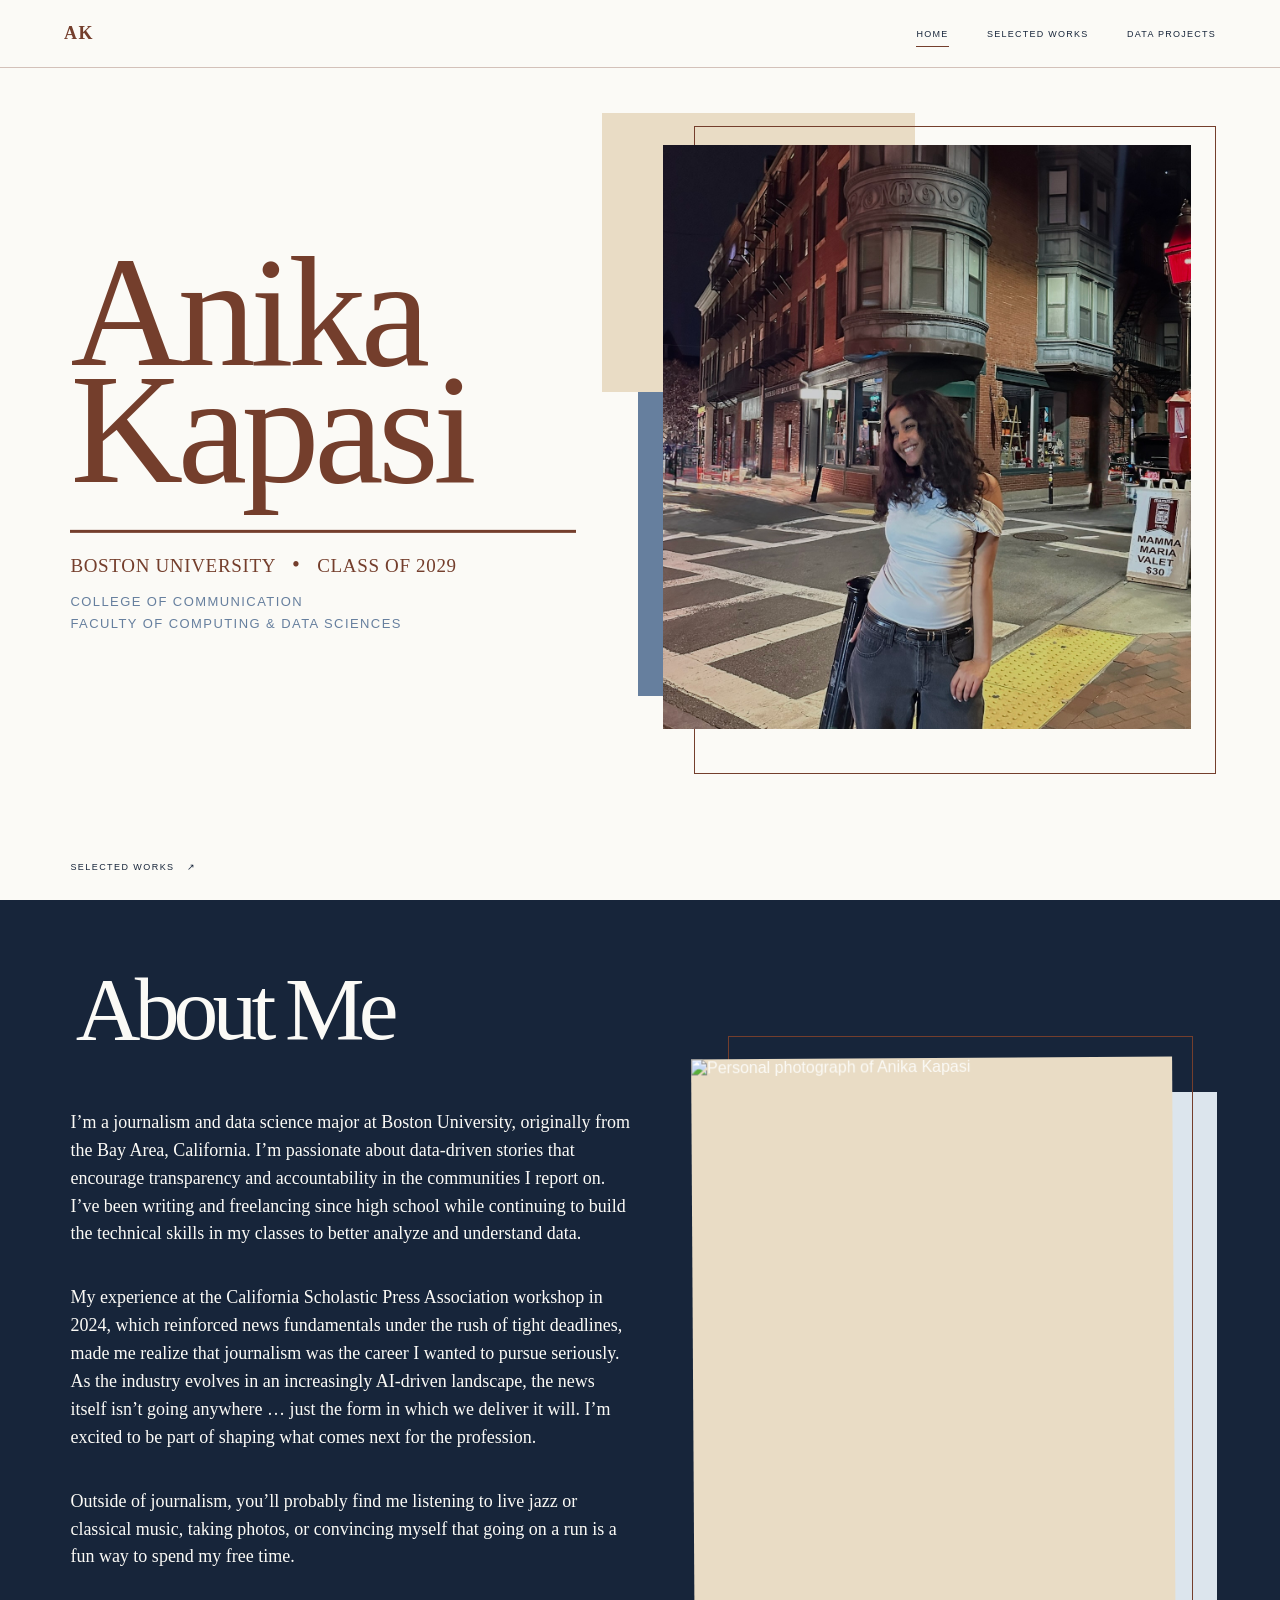
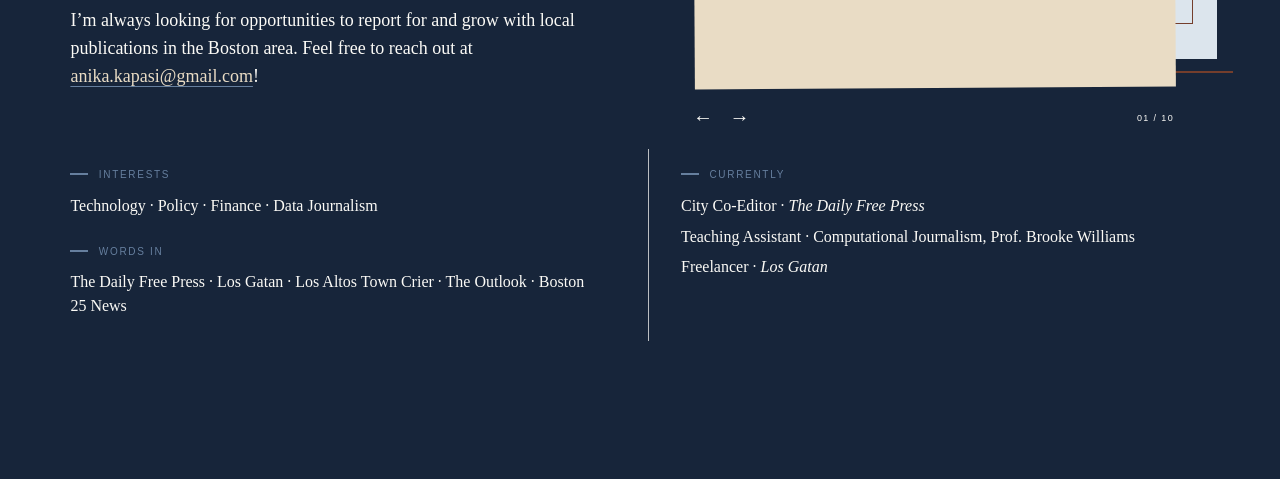
==== index.html @ 20e40aa1 "Correct current position title" ====
<!doctype html>
<html lang="en">
<head>
  <meta charset="UTF-8" />
  <meta name="viewport" content="width=device-width, initial-scale=1.0" />
  <meta name="description" content="Anika Kapasi — journalist and data storyteller studying at Boston University." />
  <title>Anika Kapasi</title>
  <link rel="stylesheet" href="styles.css?v=20260813-carousel-cleanup" />
  <script src="home.js" defer></script>
</head>
<body>
  <header class="site-header">
    <a class="brand" href="index.html" aria-label="Anika Kapasi home">AK</a>
    <nav aria-label="Primary navigation">
      <a class="is-current" href="#home">Home</a>
      <a href="selected-works.html">Selected Works</a>
      <a href="data-projects.html">Data Projects</a>
    </nav>
  </header>

  <main>
    <section class="hero" id="home" aria-label="Introduction to Anika Kapasi">
      <div class="hero-copy">
        <h1><span>Anika</span><span>Kapasi</span></h1>
        <div class="hero-rule" aria-hidden="true"><span></span></div>
        <div class="education">
          <p class="school">Boston University <i>•</i> Class of 2029</p>
          <p class="colleges">College of Communication<br />Faculty of Computing &amp; Data Sciences</p>
        </div>
      </div>

      <div class="hero-art" aria-hidden="true">
        <span class="shape blue"></span>
        <span class="shape cream"></span>
        <span class="shape frame"></span>
        <figure class="portrait"><img src="public/anika-portrait.jpg" alt="" /></figure>
      </div>

      <a class="works-link" href="selected-works.html">Selected Works <span>↗</span></a>
    </section>

    <section class="about-section" id="about" aria-label="About Anika Kapasi">
      <div class="about-decor" aria-hidden="true">
        <span class="about-blue-block"></span>
        <span class="about-outline"></span>
        <span class="about-line"></span>
      </div>

      <div class="about-heading-row">
        <header class="about-header reveal-item">
          <h2><span>About</span><span>Me</span></h2>
          <span aria-hidden="true"></span>
        </header>

      </div>

      <div class="about-layout">
        <aside class="about-panels reveal-item" aria-label="About highlights">
          <section class="about-panel about-panel-currently">
            <h3>Currently</h3>
            <p>City Co-Editor · <em>The Daily Free Press</em></p>
            <p>Teaching Assistant · Computational Journalism, Prof. Brooke Williams</p>
            <p>Freelancer · <em>Los Gatan</em></p>
          </section>

          <section class="about-panel about-panel-publications">
            <h3>Interests</h3>
            <p>Technology · Policy · Finance · Data Journalism</p>
            <h3>Words In</h3>
            <p>The Daily Free Press · Los Gatan · Los Altos Town Crier · The Outlook · Boston 25 News</p>
          </section>
        </aside>

        <div class="biography reveal-item">
          <p>I’m a journalism and data science major at Boston University, originally from the Bay Area, California. I’m passionate about data-driven stories that encourage transparency and accountability in the communities I report on. I’ve been writing and freelancing since high school while continuing to build the technical skills in my classes to better analyze and understand data.</p>

          <p>My experience at the California Scholastic Press Association workshop in 2024, which reinforced news fundamentals under the rush of tight deadlines, made me realize that journalism was the career I wanted to pursue seriously. As the industry evolves in an increasingly AI-driven landscape, the news itself isn’t going anywhere … just the form in which we deliver it will. I’m excited to be part of shaping what comes next for the profession.</p>

          <p class="personality">Outside of journalism, you’ll probably find me listening to live jazz or classical music, taking photos, or convincing myself that going on a run is a fun way to spend my free time.</p>

          <p class="contact-note">I’m always looking for opportunities to report for and grow with local publications in the Boston area. Feel free to reach out at <a href="mailto:anika.kapasi@gmail.com">anika.kapasi@gmail.com</a>!</p>
        </div>

        <aside class="about-carousel reveal-item" aria-label="Personal photo carousel">
          <div class="carousel-art" aria-hidden="true">
            <span class="carousel-blue"></span>
            <span class="carousel-frame"></span>
            <span class="carousel-line"></span>
          </div>
          <figure class="carousel-photo" tabindex="0">
            <img src="public/photo-placeholder-01.svg" alt="Placeholder for the first About section photograph" />
            <figcaption>Caption placeholder 01 — replace with a short description of this photo.</figcaption>
          </figure>
          <p class="carousel-touch-caption">Caption placeholder 01 — replace with a short description of this photo.</p>
          <div class="carousel-controls">
            <div>
              <button type="button" class="carousel-prev" aria-label="Previous photo">←</button>
              <button type="button" class="carousel-next" aria-label="Next photo">→</button>
            </div>
            <span class="carousel-count" aria-live="polite">01 / 03</span>
          </div>
        </aside>

      </div>

    </section>
  </main>
</body>
</html>
---- styles.css ----
:root{--white:#fbfaf6;--brown:#743e2c;--ink:#17253a;--blue:#667f9e;--pale:#dce5ed;--cream:#e9dcc5;--serif:"Times New Roman",Times,serif;--sans:Arial,Helvetica,sans-serif;--ease:cubic-bezier(.22,1,.36,1)}
*{box-sizing:border-box}
html{scroll-behavior:smooth}
body{margin:0;background:var(--white);color:var(--ink);font-family:var(--sans)}
a{color:inherit}
.site-header{position:fixed;z-index:20;top:0;left:0;width:100%;height:68px;padding:0 5vw;display:flex;align-items:center;justify-content:space-between;border-bottom:1px solid rgba(116,62,44,.3);background:rgba(251,250,246,.92);backdrop-filter:blur(12px)}
.brand{color:var(--brown);font:700 18px var(--serif);letter-spacing:.08em;text-decoration:none}
.site-header nav{display:flex;gap:2.4rem}
.site-header nav a{position:relative;text-decoration:none;text-transform:uppercase;letter-spacing:.14em;font-size:9px}
.site-header nav a::after{content:"";position:absolute;left:0;bottom:-8px;width:100%;height:1px;background:var(--brown);transform:scaleX(0);transform-origin:left;transition:transform .3s var(--ease)}
.site-header nav a:hover::after,.site-header nav a:focus-visible::after,.site-header nav a.is-current::after{transform:scaleX(1)}
a:focus-visible{outline:2px solid var(--blue);outline-offset:4px}
.hero{position:relative;min-height:100svh;padding-top:68px;overflow:hidden;background:var(--white)}
.hero-copy{position:absolute;z-index:4;left:5.5vw;top:50%;width:43vw;text-align:left;transform:translateY(-50%)}
.hero-copy h1{margin:0;color:var(--brown);font:clamp(104px,12.2vw,198px)/.62 var(--serif);font-weight:400;letter-spacing:-.035em}
.hero-copy h1 span{display:block;opacity:0;transform:translateX(-55px);animation:slide-in .72s var(--ease) .12s forwards}
.hero-copy h1 span+span{margin-top:.13em;animation-delay:.22s}
.hero-rule{display:flex;justify-content:flex-start;margin:3.2rem 0 1.35rem}
.hero-rule span{width:92%;height:3px;background:var(--brown);transform:scaleX(0);transform-origin:left;animation:draw .68s var(--ease) .42s forwards}
.education{text-align:left;opacity:0;transform:translateX(-18px);animation:slide-in .5s var(--ease) .56s forwards}
.school{margin:0;color:var(--brown);text-transform:uppercase;white-space:nowrap;font:19px/1.2 var(--serif);letter-spacing:.035em}
.school i{display:inline-block;padding:0 .5em;color:var(--brown);font-size:1.18em;font-style:normal;line-height:0}
.colleges{margin:.85rem 0 0;color:var(--blue);text-transform:uppercase;font-size:13px;line-height:1.7;letter-spacing:.11em}
.hero-art{position:absolute;right:5vw;top:14%;width:48vw;height:72vh}
.shape{position:absolute;display:block}
.blue{inset:7% 8% 12% 6%;background:var(--blue);transform:translate(-65px,20px);opacity:0;animation:sweep .62s var(--ease) .42s forwards}
.cream{width:51%;height:43%;left:0;top:-2%;background:var(--cream);transform:translate(-80px,-12px);opacity:0;animation:sweep .58s var(--ease) .3s forwards}
.frame{inset:0 0 0 15%;border:1px solid var(--brown);transform:translateX(-70px);opacity:0;animation:sweep .65s var(--ease) .5s forwards}
.portrait{position:absolute;z-index:2;inset:3% 4% 7% 10%;margin:0;overflow:hidden;opacity:0;transform:translateX(-45px);clip-path:inset(0 100% 0 0);animation:reveal .78s var(--ease) .61s forwards}
.portrait img{display:block;width:100%;height:100%;object-fit:cover;object-position:50% 72%;transform:translateX(10%) scale(1.22)}
.works-link{position:absolute;z-index:5;left:5.5vw;bottom:28px;text-decoration:none;text-transform:uppercase;letter-spacing:.16em;font-size:9px}
.works-link span{display:inline-block;margin-left:8px;animation:nudge 1.8s ease-in-out infinite}
.works-link span{animation:lift 1.8s ease-in-out infinite}
.about-section{position:relative;isolation:isolate;overflow:hidden;padding:10vh 7vw 12vh;background:var(--white);border-top:1px solid rgba(116,62,44,.35)}
.about-decor span{position:absolute;z-index:-1;display:block;pointer-events:none}
.about-blue-block{right:-4vw;top:16%;width:29vw;height:24vh;background:rgba(220,229,237,.72);transform:translateX(30px)}
.about-outline{right:5vw;top:11%;width:25vw;height:27vh;border:1px solid var(--brown);transform:translateX(30px)}
.about-line{left:4vw;top:36%;width:1px;height:42%;background:var(--brown);transform:scaleY(0);transform-origin:top}
.about-header{display:flex;align-items:center;gap:1.5rem;margin-bottom:3.5rem}
.about-header h2{margin:0;color:var(--brown);font:italic 42px/1 "Bradley Hand","Segoe Print",cursive;font-weight:400;letter-spacing:-.04em}
.about-header>span{display:block;width:120px;height:1px;background:var(--blue);transform:scaleX(0);transform-origin:left}
.about-label{margin:0;color:var(--blue);text-transform:uppercase;letter-spacing:.18em;font:10px/1.4 var(--sans)}
.interests{display:grid;grid-template-columns:150px 1fr;align-items:baseline;margin:0 0 6rem 8vw}
.interests>p:last-child{margin:0;color:var(--brown);font:25px/1.35 var(--serif)}
.about-layout{display:grid;grid-template-columns:repeat(12,minmax(0,1fr));gap:2.5vw;align-items:start}
.biography{grid-column:2/span 6;max-width:720px;color:var(--ink);font:20px/1.68 var(--serif)}
.biography>p{margin:0 0 2rem}
.biography>p:first-child{color:var(--brown);font-size:25px;line-height:1.48}
.biography .personality{position:relative;margin:4.5rem 0 0 2.5rem;padding:1.5rem 0 1.5rem 2rem;color:var(--brown);font-style:italic}
.biography .personality::before{content:"";position:absolute;left:0;top:0;width:2px;height:100%;background:var(--blue)}
.biography .personality::after{content:"";position:absolute;left:-2.5rem;top:-1.4rem;width:4.5rem;height:4.5rem;border:1px solid rgba(116,62,44,.55)}
.currently{grid-column:9/span 4;position:relative;margin-top:9rem;padding:2rem 0 0 2rem;border-top:2px solid var(--brown)}
.currently::before{content:"";position:absolute;z-index:-1;inset:1rem -5vw -2rem 34%;background:var(--pale)}
.currently h3{margin-bottom:1.8rem}
.currently p{margin:0;padding:1.25rem 0;border-bottom:1px solid rgba(116,62,44,.24);color:var(--brown);font:18px/1.45 var(--serif)}
.currently em{color:var(--ink)}
.words-in{position:relative;margin:9rem 0 0 8vw;padding:2.2rem 0 0;border-top:1px solid var(--brown)}
.words-in::after{content:"";position:absolute;right:4%;top:-8px;width:21%;height:15px;border:1px solid var(--blue)}
.words-in>.about-label{margin-bottom:1.3rem}
.words-in>p:last-child{max-width:1020px;margin:0;color:var(--brown);font:clamp(22px,2.5vw,38px)/1.45 var(--serif)}
.words-in i{padding:0 .25em;color:var(--blue);font-style:normal}
.reveal-item{opacity:0;transform:translateY(18px);transition:opacity .65s var(--ease),transform .65s var(--ease)}
.about-section.is-visible .reveal-item{opacity:1;transform:none}
.about-section.is-visible .interests{transition-delay:.08s}
.about-section.is-visible .biography{transition-delay:.16s}
.about-section.is-visible .currently{transition-delay:.26s}
.about-section.is-visible .words-in{transition-delay:.34s}
.about-section.is-visible .about-header>span{animation:draw .6s var(--ease) .18s forwards}
.about-section.is-visible .about-line{animation:draw-y .7s var(--ease) .25s forwards}
.about-section.is-visible .about-blue-block,.about-section.is-visible .about-outline{animation:about-shape .65s var(--ease) .18s forwards}
@keyframes slide-in{to{opacity:1;transform:translateX(0)}}
@keyframes draw{to{transform:scaleX(1)}}
@keyframes sweep{to{opacity:1;transform:translate(0,0)}}
@keyframes reveal{to{opacity:1;transform:translateX(0);clip-path:inset(0)}}
@keyframes nudge{50%{transform:translateY(5px)}}
@keyframes lift{50%{transform:translateY(-4px)}}
@keyframes draw-y{to{transform:scaleY(1)}}
@keyframes about-shape{to{transform:translateX(0)}}
@media(max-width:800px){
  .site-header{height:58px;padding:0 6vw}
  .site-header nav{gap:1rem}
  .site-header nav a{font-size:8px;letter-spacing:.09em}
  .hero{padding-top:58px}
  .hero-art{right:3vw;top:9%;width:80vw;height:48vh}
  .hero-copy{left:7vw;top:59%;width:86vw;transform:none}
  .hero-copy h1{font-size:22vw;line-height:.62}
  .hero-copy h1 span+span{margin-top:.14em}
  .hero-rule{margin:2.1rem 0 .9rem}
  .school{font-size:14px;white-space:normal}
  .colleges{font-size:10px}
  .works-link{display:none}
  .about-section{padding:8vh 7vw 10vh}
  .about-blue-block{right:-18vw;top:7%;width:58vw;height:18vh}
  .about-outline{right:-8vw;top:5%;width:50vw;height:20vh}
  .about-line{display:none!important}
  .about-header{margin-bottom:2.5rem}
  .about-header h2{font-size:36px}
  .about-header>span{width:80px}
  .interests{display:block;margin:0 0 4rem}
  .interests>p:last-child{margin-top:.8rem;font-size:21px}
  .about-layout{display:block}
  .biography{max-width:none;font-size:18px;line-height:1.62}
  .biography>p:first-child{font-size:22px}
  .biography .personality{margin:3.5rem 0 0;padding-left:1.5rem}
  .currently{margin:5rem 0 0;padding-left:0}
  .currently::before{inset:1rem -7vw -2rem 45%}
  .words-in{margin:6rem 0 0}
  .words-in::after{right:0;width:28%}
  .words-in>p:last-child{font-size:24px}
}

/* Refined single-line About heading */
.about-header{min-height:0;margin:0 0 4.5rem;overflow:visible}
.about-header h2{display:flex;align-items:baseline;gap:.16em;padding:.16em .08em .22em;margin:0;font-size:clamp(92px,12vw,174px);line-height:1;letter-spacing:-.055em}
.about-header h2 span{display:inline-block;width:auto;margin:0!important;transform:none!important}
@media(max-width:800px){
  .about-header{min-height:0;margin-bottom:3.5rem}
  .about-header h2{font-size:21vw;line-height:1.05;padding:.18em .06em .24em}
}

/* Final About layout refinements */
.about-heading-row{display:block;margin-bottom:2.75rem}
.about-heading-row .about-header{margin:0 0 .65rem}
.about-heading-row .about-header h2{font-size:clamp(78px,7vw,108px)}
.about-heading-row .interests{display:block;width:min(560px,100%);margin:0!important;padding:.7rem 0 .8rem 1.2rem!important;border:0!important;border-left:1px solid rgba(251,250,246,.72)!important;border-bottom:1px solid rgba(251,250,246,.72)!important}
.about-heading-row .interests::before{display:none}
.about-heading-row .interests>p:last-child{margin-top:.45rem}
.biography,.biography>p,.biography>p:first-child,.biography .personality{font-size:19px!important;line-height:1.55!important}
.about-meta-row{display:block;margin-top:3rem}
.about-meta-row .currently,.about-meta-row .words-in{width:100%;max-width:none;margin:0 0 1.4rem!important;padding:0 0 1.2rem!important;border:0!important;border-bottom:1px solid rgba(251,250,246,.62)!important}
.about-meta-row .currently{display:block}
.about-meta-row .words-in{display:flex;flex-wrap:wrap;align-items:baseline;gap:.25rem .8rem}
.about-meta-row .words-in>.about-label{flex:0 0 auto;margin:0 .7rem 0 0!important}
.about-meta-row .words-in>p:not(.about-label){display:inline;margin:0!important;font-size:16px;line-height:1.4!important}
.about-meta-row .words-in>p:not(.about-label)::before{display:none}
.about-meta-row .words-in>p:not(.about-label)+p:not(.about-label)::before{content:"●";display:inline;padding-right:.8rem;color:var(--white);font-size:.45em;vertical-align:middle}
@media(max-width:700px){
  .about-heading-row .about-header h2{font-size:68px}
  .biography,.biography>p,.biography>p:first-child,.biography .personality{font-size:18px!important;line-height:1.58!important}
  .about-meta-row .words-in{display:block}
  .about-meta-row .words-in>p:not(.about-label){display:inline}
}

/* Desktop About carousel sizing */
@media(min-width:701px){
  .about-layout{align-items:start!important}
  .about-carousel{
    align-self:start!important;
    justify-self:end;
    width:min(600px,100%)!important;
    height:530px;
    margin-top:-1rem!important;
    padding:22px 19px 0 0!important;
  }
  .about-carousel .carousel-photo{height:calc(100% - 48px)!important}
}

/* Final About hierarchy */
.about-header{margin-bottom:2.5rem}
.about-header h2{font-size:clamp(72px,8vw,120px)}
.interests{gap:1.5rem;margin-bottom:4.5rem;padding:0;border:0}
.interests::before{display:none}
@media(max-width:800px){
  .about-header{margin-bottom:2rem}
  .about-header h2{font-size:17vw}
  .interests{margin-bottom:3.5rem;padding:0}
  .interests::before{display:none}
}

/* Tighter full-width biography */
.biography{width:100%;max-width:none}
.biography>p,.biography>p:first-child{margin-bottom:1.2rem}
.biography .personality{margin-bottom:1.2rem}
@media(max-width:800px){
  .biography>p,.biography>p:first-child,.biography .personality{margin-bottom:1rem}
}

/* Unified About metadata rows */
.currently,.words-in{display:flex;flex-wrap:wrap;align-items:baseline;gap:.35rem 1.5rem;width:100%;max-width:none;margin:4.5rem 0 0;padding:0;border:0}
.currently::before,.words-in::after{display:none}
.currently h3,.words-in>.about-label{flex:0 0 auto;margin:0}
.currently p{margin:0;padding:0;border:0;color:var(--white);font:italic 19px/1.5 var(--serif)}
.currently p+p::before{content:"·";padding-right:1.5rem;color:var(--white);font-style:normal}
.currently em{color:var(--white)}
.words-in>p:last-child{margin:0;color:var(--white);font:italic 19px/1.5 var(--serif)}
.words-in i{color:var(--white)}
@media(max-width:800px){
  .currently,.words-in{display:block;margin-top:3.5rem}
  .currently h3,.words-in>.about-label{margin-bottom:.75rem}
  .currently p{display:block;margin-bottom:.55rem;font-size:17px}
  .currently p+p::before{display:none}
  .words-in>p:last-child{font-size:18px;line-height:1.6}
}

/* Heading-free compact About section */
.about-section{padding-top:3.25rem}
.interests{margin-top:0;margin-bottom:2.75rem;padding:0;border:0!important}
.interests::before{display:none!important}
@media(max-width:800px){
  .about-section{padding-top:2.5rem}
  .interests{margin-bottom:2.25rem}
}

/* Compact top metadata and current roles */
.about-section{padding-top:1rem!important}
.interests{display:block;margin:0 0 2rem!important;padding:0!important}
.interests>.about-label{display:block;margin:0 0 .35rem}
.interests>p:last-child{margin:0;font-size:18px;line-height:1.35}
.currently{display:block;margin:2.5rem 0 0;line-height:1.3}
.currently h3{display:block;margin:0 0 .45rem}
.currently p{display:block;margin:.12rem 0;padding:0;font-size:17px;line-height:1.35}
.currently p::before,.currently p+p::before{content:"·";display:inline-block;width:1.25rem;padding:0;color:var(--white);font-style:normal}
@media(max-width:800px){
  .about-section{padding-top:.75rem!important}
  .interests{margin-bottom:1.75rem!important}
  .currently{margin-top:2rem}
  .currently p{margin:.1rem 0;font-size:16px}
}

/* Full-width About body copy */
.about-section{padding-left:2vw;padding-right:2vw}
.about-layout,.biography,.biography>p{width:100%;max-width:none}
.biography>p{text-align:justify;text-align-last:left}
@media(max-width:800px){
  .about-section{padding-left:5vw;padding-right:5vw}
  .biography>p{text-align:left}
}

/* Final About typography and spacing refinements */
.about-section{padding-top:2rem!important}
.interests{display:block!important;margin-bottom:2rem!important}
.interests>.about-label{display:block;margin-bottom:.4rem}
.interests>p:last-child{display:block;margin:0}
.biography,.biography>p,.biography>p:first-child,.biography .personality{font-family:Georgia,"Times New Roman",serif}
.currently{margin-top:2rem!important}
.currently h3{margin-bottom:.3rem!important}
.currently p{display:flex!important;align-items:baseline;margin:0!important;padding:0!important;line-height:1.12!important;font-family:Georgia,"Times New Roman",serif}
.currently p::before,.currently p+p::before{flex:0 0 1.1rem;width:1.1rem}
@media(max-width:800px){
  .about-section{padding-top:1.5rem!important}
  .currently p{line-height:1.18!important}
}

/* Restored About heading and reopened metadata spacing */
.about-section{padding-top:4rem!important}
.about-header{margin-bottom:2.25rem}
.about-header h2{font-size:clamp(72px,8vw,120px)}
.interests>p:last-child{width:max-content;max-width:100%;padding-bottom:.55rem;border-bottom:1px solid rgba(251,250,246,.75)}
.currently p{margin:.45rem 0!important;line-height:1.35!important}
@media(max-width:800px){
  .about-section{padding-top:3rem!important}
  .about-header{margin-bottom:1.75rem}
  .about-header h2{font-size:17vw}
  .currently p{margin:.35rem 0!important;line-height:1.32!important}
}

/* Final About order and publication list */
.about-header{margin:1.75rem 0 2rem}
.about-header h2{font-size:clamp(54px,5vw,78px)}
.words-in{display:block;margin:2.5rem 0 0;padding:1.5rem 0 0;border-top:1px solid rgba(251,250,246,.55)}
.words-in>.about-label{display:block;margin:0 0 .3rem}
.words-in>p:not(.about-label){display:flex;align-items:baseline;margin:.45rem 0;color:var(--white);font:italic 17px/1.35 Georgia,"Times New Roman",serif}
.words-in>p:not(.about-label)::before{content:"·";flex:0 0 1.1rem;width:1.1rem;color:var(--white);font-style:normal}
@media(max-width:800px){
  .about-header{margin:1.5rem 0 1.75rem}
  .about-header h2{font-size:13vw}
  .words-in{margin-top:2rem;padding-top:1.25rem}
  .words-in>p:not(.about-label){margin:.35rem 0;font-size:16px}
}

/* Editorial About photo carousel */
.about-layout{display:grid;grid-template-columns:minmax(0,3fr) minmax(300px,2fr);column-gap:5vw;align-items:start}
.biography{grid-column:1;grid-row:1;width:100%}
.about-carousel{grid-column:2;grid-row:1;position:relative;min-width:0;margin:1rem 0 0;padding:1.4rem 1.2rem 1rem 0}
.carousel-art span{position:absolute;z-index:-1;display:block;pointer-events:none;transition:transform .4s var(--ease)}
.carousel-blue{inset:8% -1.5rem 11% 12%;background:var(--pale)}
.carousel-frame{inset:0 0 16% 7%;border:1px solid var(--brown)}
.carousel-line{right:-2.5rem;bottom:9%;width:48%;height:2px;background:var(--brown)}
.carousel-photo{position:relative;margin:0;aspect-ratio:4/5;overflow:hidden;background:var(--cream);transform:rotate(-.35deg)}
.carousel-photo img{display:block;width:100%;height:100%;object-fit:cover;object-position:50% 65%;will-change:opacity,transform;transform:scale(var(--photo-scale,1));transition:opacity .45s cubic-bezier(.22,1,.36,1),transform .45s cubic-bezier(.22,1,.36,1)}
.carousel-photo figcaption{position:absolute;left:0;right:0;bottom:0;padding:4rem 1.25rem 1.2rem;background:linear-gradient(transparent,rgba(23,37,58,.9));color:var(--white);font:italic 15px/1.45 Georgia,"Times New Roman",serif;opacity:0;transform:translateY(8px);transition:opacity .32s var(--ease),transform .32s var(--ease)}
.carousel-photo:hover img,.carousel-photo:focus img{transform:scale(1.015);filter:brightness(.82)}
.carousel-photo:hover figcaption,.carousel-photo:focus figcaption{opacity:1;transform:none}
.about-carousel:has(.carousel-photo:hover) .carousel-blue,.about-carousel:has(.carousel-photo:focus) .carousel-blue{transform:translate(4px,3px)}
.carousel-touch-caption{display:none;margin:.9rem 0 0;color:var(--white);font:italic 14px/1.45 Georgia,"Times New Roman",serif}
.carousel-controls{display:flex;align-items:center;justify-content:space-between;margin-top:1rem;color:var(--white)}
.carousel-controls button{padding:.2rem .75rem .25rem 0;border:0;background:none;color:var(--white);cursor:pointer;font:20px/1 var(--serif)}
.carousel-controls button:disabled{cursor:default;opacity:.3}
.carousel-controls button:focus-visible{outline:1px solid var(--white);outline-offset:4px}
.carousel-count{text-transform:uppercase;letter-spacing:.15em;font-size:9px}
.carousel-photo.is-leaving img{opacity:0;transform:translateX(calc(var(--swipe-direction,1) * -13%)) scale(var(--photo-scale,1.02))}
.carousel-photo.is-entering img{opacity:0;transform:translateX(calc(var(--swipe-direction,1) * 13%)) scale(var(--photo-scale,1.02))}
.currently{grid-column:1;grid-row:2}
.words-in{grid-column:1/-1}
@media(max-width:900px){
  .about-layout{grid-template-columns:minmax(0,1.35fr) minmax(260px,.85fr);column-gap:4vw}
}
@media(max-width:700px){
  .about-layout{display:flex;flex-direction:column}
  .biography{order:1}
  .about-carousel{order:2;width:96%;margin:2.5rem auto 0;padding-right:.8rem}
  .currently{order:3;width:100%}
  .carousel-photo{aspect-ratio:4/5}
  .carousel-photo figcaption{display:none}
  .carousel-touch-caption{display:block}
  .carousel-line{right:-1rem}
}

/* Hero-scale About carousel */
@media(min-width:701px){
  .about-layout{display:grid!important;grid-template-columns:minmax(0,1fr) minmax(0,1fr)!important;gap:4vw!important;align-items:start}
  .biography{grid-column:1!important;grid-row:1!important;min-width:0}
  .about-carousel{grid-column:2!important;grid-row:1!important;width:100%;max-width:none;margin:0;padding:1.4rem 1.2rem 1rem 0}
  .carousel-photo{width:100%;height:min(66vh,720px);aspect-ratio:auto}
  .currently{grid-column:1!important;grid-row:2!important}
}

/* Compact About heading row and literary body type */
.about-heading-row{display:grid;grid-template-columns:auto minmax(320px,560px);align-items:center;justify-content:space-between;gap:3rem;margin:0 0 2.75rem}
.about-heading-row .about-header{margin:0}
.about-heading-row .about-header h2{font-size:clamp(36px,3.4vw,52px);line-height:1.1;padding:.12em .06em .18em}
.about-heading-row .interests{width:100%;margin:0!important;padding:1rem 1.25rem!important;border:1px solid rgba(251,250,246,.58)!important}
.about-heading-row .interests>p:last-child{width:auto;padding:0;border:0;font-size:16px}
.biography,.biography>p,.biography>p:first-child,.biography .personality{font-family:Baskerville,"Iowan Old Style","Palatino Linotype",Garamond,serif;font-size:16px;line-height:1.62}
.biography>p{text-align:left;text-align-last:auto}
@media(max-width:700px){
  .about-heading-row{display:block;margin-bottom:2rem}
  .about-heading-row .about-header{margin-bottom:1rem}
  .about-heading-row .about-header h2{font-size:46px}
  .about-heading-row .interests{padding:.85rem 1rem!important}
  .biography,.biography>p,.biography>p:first-child,.biography .personality{font-size:16px;line-height:1.6}
}

/* Balanced About heading and paired metadata boxes */
.about-heading-row .about-header h2{font-size:clamp(64px,5.5vw,86px)}
.biography>p,.biography>p:first-child,.biography .personality{font-size:16px!important;line-height:1.62!important}
.about-meta-row{display:grid;grid-template-columns:1fr 1fr;gap:4vw;margin-top:3rem}
.about-meta-row .currently,.about-meta-row .words-in{display:block;width:100%;max-width:none;margin:0!important;padding:1.15rem 1.25rem!important;border:1px solid rgba(251,250,246,.58)!important}
.about-meta-row .currently h3,.about-meta-row .words-in>.about-label{margin:0 0 .35rem!important}
.about-meta-row .currently p,.about-meta-row .words-in>p:not(.about-label){margin:.35rem 0!important;font-size:16px;line-height:1.3!important}
@media(max-width:700px){
  .about-heading-row .about-header h2{font-size:58px}
  .about-meta-row{grid-template-columns:1fr;gap:1rem;margin-top:2rem}
}

@media(min-width:701px){
  .about-layout{align-items:center!important}
  .biography{align-self:center}
  .about-carousel{align-self:center}
}

/* Refined About hierarchy and open metadata rules */
.about-heading-row{display:block;margin-bottom:2.75rem}
.about-heading-row .about-header{margin:0 0 .65rem}
.about-heading-row .about-header h2{font-size:clamp(78px,7vw,108px)}
.about-heading-row .interests{width:min(560px,100%);margin:0!important;padding:.7rem 0 .8rem 1.2rem!important;border:0!important;border-left:1px solid rgba(251,250,246,.72)!important;border-bottom:1px solid rgba(251,250,246,.72)!important}
.biography,.biography>p,.biography>p:first-child,.biography .personality{font-size:19px!important;line-height:1.55!important}
.about-meta-row{display:block;margin-top:3rem}
.about-meta-row .currently,.about-meta-row .words-in{width:100%;margin:0 0 1.4rem!important;padding:0 0 1.2rem!important;border:0!important;border-bottom:1px solid rgba(251,250,246,.62)!important}
.about-meta-row .currently{display:block}
.about-meta-row .words-in{display:flex;flex-wrap:wrap;align-items:baseline;gap:.25rem .8rem}
.about-meta-row .words-in>.about-label{flex:0 0 auto;margin:0 .7rem 0 0!important}
.about-meta-row .words-in>p:not(.about-label){display:inline;margin:0!important;font-size:16px;line-height:1.4!important}
.about-meta-row .words-in>p:not(.about-label)::before{display:none}
.about-meta-row .words-in>p:not(.about-label)+p:not(.about-label)::before{content:"●";display:inline;padding-right:.8rem;color:var(--white);font-size:.45em;vertical-align:middle}
@media(max-width:700px){
  .about-heading-row .about-header h2{font-size:68px}
  .biography,.biography>p,.biography>p:first-child,.biography .personality{font-size:18px!important;line-height:1.58!important}
  .about-meta-row .words-in{display:block}
  .about-meta-row .words-in>p:not(.about-label){display:inline}
}
@media(prefers-reduced-motion:reduce){
  html{scroll-behavior:auto}
  *,*::before,*::after{animation-duration:.001ms!important;animation-delay:0ms!important;animation-iteration-count:1!important}
  .reveal-item{opacity:1;transform:none;transition:none}
}

/* Simplified About section */
.about-section{padding:11vh max(7vw,calc((100vw - 820px)/2)) 13vh;background:var(--ink);color:var(--white);border-top:0}
.about-decor{display:none}
.about-header{display:block;min-height:430px;margin:-2vh -4vw 4rem;overflow:hidden}
.about-header h2{margin:0;color:var(--white);font:400 clamp(150px,20vw,300px)/.56 "Snell Roundhand","URW Chancery L","Apple Chancery",cursive;letter-spacing:-.075em}
.about-header h2 span{display:block;width:max-content}
.about-header h2 span:first-child{transform:translateX(-.08em) rotate(-2deg)}
.about-header h2 span:last-child{margin:-.04em 0 0 38%;transform:rotate(2deg)}
.about-header>span{display:none}
.about-label{color:var(--white)}
.interests{display:block;margin:0 0 4.5rem}
.interests>p:last-child{margin:.8rem 0 0;color:var(--white);font:24px/1.45 var(--serif)}
.about-layout{display:block}
.biography{max-width:760px;color:var(--white);font:20px/1.72 var(--serif)}
.biography>p,.biography>p:first-child{margin:0 0 2.25rem;color:var(--white);font-size:20px;line-height:1.72}
.biography .personality{margin:0 0 2.25rem;padding:0;color:var(--white);font-style:normal}
.biography .personality::before,.biography .personality::after{display:none}
.currently{max-width:760px;margin:5rem 0 0;padding:2rem 0 0;border-top:1px solid rgba(251,250,246,.55)}
.currently::before{display:none}
.currently h3{margin-bottom:1.5rem}
.currently p{padding:0;margin:0 0 1rem;border:0;color:var(--white);font:18px/1.55 var(--serif)}
.currently em{color:var(--white)}
.words-in{max-width:760px;margin:5rem 0 0;padding:2rem 0 0;border-top:1px solid rgba(251,250,246,.55)}
.words-in::after{display:none}
.words-in>p:last-child{margin:1rem 0 0;color:var(--white);font:22px/1.65 var(--serif)}
.words-in i{color:var(--white)}
@media(max-width:800px){
  .about-section{padding:9vh 7vw 11vh}
  .about-header{min-height:235px;margin:-1vh -4vw 3rem}
  .about-header h2{font-size:31vw;line-height:.58}
  .about-header h2 span:last-child{margin-left:42%}
  .interests{margin-bottom:3.5rem}
  .interests>p:last-child{font-size:20px}
  .biography,.biography>p,.biography>p:first-child{font-size:18px;line-height:1.65}
  .currently,.words-in{margin-top:4rem}
  .words-in>p:last-child{font-size:20px}
}

/* About alignment and editorial interest rail */
.about-section{padding-left:5.5vw;padding-right:5.5vw}
.interests{display:flex;align-items:center;gap:2rem;width:100%;margin:0 0 4.5rem;padding:1.15rem 0;border-top:1px solid rgba(251,250,246,.5);border-bottom:1px solid rgba(251,250,246,.5)}
.interests::before{content:"";display:block;width:32px;height:3px;background:var(--blue)}
.interests>.about-label{flex:0 0 auto}
.interests>p:last-child{margin:0;color:var(--white);font:italic 19px/1.4 var(--serif)}
.about-header{margin-left:0;margin-right:0}
.biography{max-width:1050px;font-size:18px}
.biography>p,.biography>p:first-child{font-size:18px;line-height:1.72}
.currently,.words-in{max-width:1050px}
@media(max-width:800px){
  .about-section{padding-left:7vw;padding-right:7vw}
  .interests{display:block;margin-bottom:3.5rem;padding:1rem 0}
  .interests::before{margin-bottom:1rem}
  .interests>p:last-child{margin-top:.7rem;font-size:18px}
  .biography,.biography>p,.biography>p:first-child{font-size:17px;line-height:1.68}
}

/* Final single-line About heading treatment */
.about-header{min-height:0;margin:0 0 4.5rem;overflow:visible}
.about-header h2{display:flex;align-items:baseline;gap:.16em;padding:.16em .08em .22em;margin:0;font-size:clamp(92px,12vw,174px);line-height:1;letter-spacing:-.055em}
.about-header h2 span{display:inline-block;width:auto;margin:0!important;transform:none!important}
@media(max-width:800px){
  .about-header{min-height:0;margin-bottom:3.5rem}
  .about-header h2{font-size:21vw;line-height:1.05;padding:.18em .06em .24em}
}

/* Final About layout refinements — keep last in cascade */
.about-heading-row{display:block;margin-bottom:2.75rem}
.about-heading-row .about-header{margin:0 0 .65rem}
.about-heading-row .about-header h2{font-size:clamp(78px,7vw,108px)}
.about-heading-row .interests{display:block;width:min(560px,100%);margin:0!important;padding:.7rem 0 .8rem 1.2rem!important;border:0!important;border-left:1px solid rgba(251,250,246,.72)!important;border-bottom:1px solid rgba(251,250,246,.72)!important}
.about-heading-row .interests::before{display:none}
.about-heading-row .interests>p:last-child{margin-top:.45rem}
.biography,.biography>p,.biography>p:first-child,.biography .personality{font-size:19px!important;line-height:1.55!important}
.about-meta-row{display:block;margin-top:3rem}
.about-meta-row .currently,.about-meta-row .words-in{width:100%;max-width:none;margin:0 0 1.4rem!important;padding:0 0 1.2rem!important;border:0!important;border-bottom:1px solid rgba(251,250,246,.62)!important}
.about-meta-row .currently{display:block}
.about-meta-row .words-in{display:flex;flex-wrap:wrap;align-items:baseline;gap:.25rem .8rem}
.about-meta-row .words-in>.about-label{flex:0 0 auto;margin:0 .7rem 0 0!important}
.about-meta-row .words-in>p:not(.about-label){display:inline;margin:0!important;font-size:16px;line-height:1.4!important}
.about-meta-row .words-in>p:not(.about-label)::before{display:none}
.about-meta-row .words-in>p:not(.about-label)+p:not(.about-label)::before{content:"●";display:inline;padding-right:.8rem;color:var(--white);font-size:.45em;vertical-align:middle}
@media(max-width:700px){
  .about-heading-row .about-header h2{font-size:68px}
  .biography,.biography>p,.biography>p:first-child,.biography .personality{font-size:18px!important;line-height:1.58!important}
  .about-meta-row .words-in{display:block}
  .about-meta-row .words-in>p:not(.about-label){display:inline}
}

/* Desktop About carousel sizing — keep after About overrides */
@media(min-width:701px){
  .about-layout{align-items:start!important}
  .about-carousel{align-self:start!important;justify-self:end;width:min(600px,100%)!important;height:450px;margin-top:-1rem!important;padding:22px 19px 0 0!important}
  .about-carousel .carousel-photo{height:calc(100% - 48px)!important}
}

/* Vertical About title rail */
@media(min-width:901px){
  .about-section{
    display:grid;
    grid-template-columns:170px minmax(0,1fr);
    column-gap:4vw;
    padding-top:9rem;
  }
  .about-heading-row{
    position:relative;
    grid-column:1;
    grid-row:1 / span 2;
    min-height:760px;
    margin:0;
    padding:0;
    border-right:1px solid rgba(251,250,246,.82);
    overflow:visible;
  }
  .about-heading-row::before,.about-heading-row::after{display:none}
  .about-heading-row .about-header{
    position:sticky;
    top:9rem;
    width:150px;
    height:520px;
    margin:0;
    overflow:visible;
  }
  .about-heading-row .about-header h2{
    position:absolute;
    left:50%;
    top:50%;
    display:flex;
    align-items:baseline;
    gap:.16em;
    width:max-content;
    max-width:none;
    min-height:0;
    margin:0;
    padding:.1em;
    color:var(--white);
    font:400 104px/1 "Snell Roundhand","URW Chancery L","Apple Chancery",cursive;
    letter-spacing:-.065em;
    transform:translate(-50%,-50%) rotate(-90deg);
    transform-origin:center;
  }
  .about-heading-row .about-header h2 span{
    position:static;
    display:inline-block;
    margin:0!important;
    color:inherit;
    font:inherit;
    letter-spacing:inherit;
    transform:none!important;
  }
  .about-layout{grid-column:2;grid-row:1;margin:0}
  .about-meta-row{grid-column:2;grid-row:2}
}
@media(max-width:900px){
  .about-section{display:block;padding-top:6rem}
  .about-heading-row{margin:0 0 2.75rem;padding:0;border:0}
  .about-heading-row .about-header{margin:0}
  .about-heading-row .about-header h2{
    display:flex;
    align-items:baseline;
    gap:.16em;
    width:max-content;
    max-width:100%;
    min-height:0;
    margin:0;
    padding:.1em;
    color:var(--white);
    font:400 clamp(64px,16vw,90px)/1 "Snell Roundhand","URW Chancery L","Apple Chancery",cursive;
    letter-spacing:-.065em;
  }
  .about-heading-row .about-header h2 span{position:static;display:inline-block;margin:0!important;color:inherit;font:inherit;transform:none!important}
}

/* Sketch-based three-column About composition */
.about-section{display:block;padding-top:8rem}
.about-heading-row{min-height:0;margin:0 0 2.5rem;padding:0;border:0}
.about-heading-row .about-header{position:static;width:auto;height:auto;margin:0;overflow:visible}
.about-heading-row .about-header h2{
  position:static;
  display:flex;
  align-items:baseline;
  gap:.16em;
  width:max-content;
  max-width:100%;
  min-height:0;
  margin:0;
  padding:.08em .06em .16em;
  color:var(--white);
  font:400 clamp(78px,7vw,108px)/1 "Snell Roundhand","URW Chancery L","Apple Chancery",cursive;
  letter-spacing:-.065em;
  transform:none;
}
.about-heading-row .about-header h2 span{position:static;display:inline-block;margin:0!important;color:inherit;font:inherit;transform:none!important}
.about-layout{
  display:grid!important;
  grid-template-columns:minmax(210px,.72fr) minmax(340px,1.35fr) minmax(360px,1.15fr)!important;
  gap:2.25vw!important;
  align-items:start!important;
}
.about-panels{grid-column:1;display:grid;gap:1rem;align-self:start}
.about-panel{position:relative;padding:1.25rem 1.2rem 1.35rem;border:1px solid var(--brown)}
.about-panel h3{margin:0 0 .75rem;color:var(--brown);text-transform:uppercase;letter-spacing:.17em;font:10px/1.3 var(--sans)}
.about-panel p{margin:.45rem 0;color:var(--ink);font:15px/1.42 var(--serif)}
.about-panel-interests{background:var(--pale);transform:translateX(.7rem)}
.about-panel-currently{background:var(--cream);transform:translateX(-.35rem)}
.about-panel-publications{background:var(--white);transform:translateX(.35rem)}
.about-panel::after{content:"";position:absolute;right:-7px;bottom:-7px;width:34%;height:7px;border-right:1px solid var(--blue);border-bottom:1px solid var(--blue)}
.about-layout .biography{grid-column:2!important;grid-row:1!important;align-self:start;width:100%;max-width:none}
.about-layout .about-carousel{grid-column:3!important;grid-row:1!important;align-self:start!important;justify-self:end;width:100%!important;max-width:500px;height:450px;margin:0!important;padding:22px 19px 0 0!important}
.about-layout .about-carousel .carousel-photo{height:calc(100% - 48px)!important}
@media(max-width:1100px){
  .about-layout{grid-template-columns:minmax(0,1fr) minmax(320px,.9fr)!important}
  .about-panels{grid-column:1/-1;grid-row:1;grid-template-columns:repeat(3,minmax(0,1fr));margin-bottom:1rem}
  .about-layout .biography{grid-column:1!important;grid-row:2!important}
  .about-layout .about-carousel{grid-column:2!important;grid-row:2!important}
}
@media(max-width:700px){
  .about-section{padding-top:5rem}
  .about-layout{display:flex!important;flex-direction:column;gap:2rem!important}
  .about-panels{order:1;display:grid;grid-template-columns:1fr;width:100%}
  .about-panel{transform:none}
  .about-layout .biography{order:2}
  .about-layout .about-carousel{order:3;width:96%!important;height:auto;margin:0 auto!important}
  .about-layout .about-carousel .carousel-photo{height:auto!important;aspect-ratio:4/5}
}

/* Aligned card rail with bottom-right About signature */
.about-section{display:flex;flex-direction:column}
.about-layout{order:1;width:100%}
.about-heading-row{
  order:2;
  align-self:flex-end;
  width:max-content;
  max-width:100%;
  margin:2.25rem 0 0;
  padding:0;
}
.about-heading-row .about-header h2{justify-content:flex-end;font-size:clamp(76px,7vw,106px);text-align:right}
.about-panels{position:relative;padding-left:18px}
.about-panels::before{
  content:"";
  position:absolute;
  top:0;
  bottom:0;
  left:3px;
  width:1px;
  background:rgba(251,250,246,.78);
}
.about-panel,.about-panel-interests,.about-panel-currently,.about-panel-publications{
  width:100%;
  margin:0;
  transform:none;
}
@media(max-width:1100px){
  .about-panels{padding:18px 0 0}
  .about-panels::before{top:3px;right:0;bottom:auto;left:0;width:auto;height:1px}
}
@media(max-width:700px){
  .about-panels{padding:0 0 0 18px}
  .about-panels::before{top:0;right:auto;bottom:0;left:3px;width:1px;height:auto}
  .about-heading-row{margin-top:1rem}
  .about-heading-row .about-header h2{font-size:clamp(60px,15vw,84px)}
}

/* About sizing and card-rail placement */
.biography,.biography>p,.biography>p:first-child,.biography .personality{font-size:18px!important}
@media(min-width:1101px){
  .about-panels{padding-right:18px;padding-left:0}
  .about-panels::before{right:3px;left:auto}
}
@media(max-width:700px){
  .about-panels{padding-right:18px;padding-left:0}
  .about-panels::before{right:3px;left:auto}
}

/* Unified About highlights card */
.about-panels{
  position:relative;
  display:block;
  padding:0!important;
  border:1px solid var(--brown);
  background:var(--cream);
  box-shadow:10px 10px 0 var(--pale);
}
.about-panels::before{
  content:"";
  position:absolute;
  z-index:2;
  top:1rem;
  right:-1px;
  bottom:1rem;
  left:auto;
  width:3px;
  height:auto;
  background:var(--blue);
}
.about-panel,.about-panel-interests,.about-panel-currently,.about-panel-publications{
  position:relative;
  width:100%;
  margin:0;
  padding:1.35rem 1.3rem 1.45rem;
  border:0;
  border-bottom:1px solid rgba(116,62,44,.42);
  background:transparent;
  transform:none;
}
.about-panel:last-child{border-bottom:0}
.about-panel::after{display:none}
.about-panel h3{display:flex;align-items:center;gap:.65rem;margin-bottom:.8rem}
.about-panel h3::before{content:"";width:18px;height:2px;background:var(--blue)}
.about-panel p{font-size:15px;line-height:1.48}
@media(max-width:1100px){
  .about-panels{display:grid;grid-template-columns:repeat(3,minmax(0,1fr));box-shadow:8px 8px 0 var(--pale)}
  .about-panel,.about-panel-interests,.about-panel-currently,.about-panel-publications{border-right:1px solid rgba(116,62,44,.42);border-bottom:0}
  .about-panel:last-child{border-right:0}
  .about-panels::before{top:auto;right:1rem;bottom:-1px;left:1rem;width:auto;height:3px}
}
@media(max-width:700px){
  .about-panels{display:block}
  .about-panel,.about-panel-interests,.about-panel-currently,.about-panel-publications{border-right:0;border-bottom:1px solid rgba(116,62,44,.42)}
  .about-panel:last-child{border-bottom:0}
  .about-panels::before{top:1rem;right:-1px;bottom:1rem;left:auto;width:3px;height:auto}
}

/* Final About hierarchy: heading, story/photo, highlights row */
.about-section{display:block;padding-top:7rem}
.about-heading-row{
  display:block;
  width:100%;
  max-width:none;
  margin:0 0 2rem;
  padding:0;
}
.about-heading-row .about-header{position:static;width:auto;height:auto;margin:0;overflow:visible}
.about-heading-row .about-header h2{
  position:static;
  display:flex;
  justify-content:flex-start;
  align-items:baseline;
  gap:.16em;
  width:max-content;
  max-width:100%;
  min-height:0;
  margin:0;
  padding:.08em .06em .16em;
  color:var(--white);
  text-align:left;
  font:400 clamp(78px,7vw,108px)/1 "Snell Roundhand","URW Chancery L","Apple Chancery",cursive;
  letter-spacing:-.065em;
  transform:none;
}
.about-heading-row .about-header h2 span{position:static;display:inline-block;margin:0!important;color:inherit;font:inherit;transform:none!important}
.about-layout{
  display:grid!important;
  grid-template-columns:minmax(0,1fr) minmax(380px,.95fr)!important;
  gap:3.5vw!important;
  align-items:center!important;
  width:100%;
}
.about-layout .biography{grid-column:1!important;grid-row:1!important;align-self:center;width:100%;max-width:none}
.about-layout .about-carousel{grid-column:2!important;grid-row:1!important;align-self:center!important;justify-self:center;width:min(520px,100%)!important;height:700px;margin:0!important}
.about-panels{
  grid-column:1/-1!important;
  grid-row:2!important;
  display:grid!important;
  grid-template-columns:repeat(3,minmax(0,1fr))!important;
  width:100%;
  margin-top:-2rem;
}
.about-panel,.about-panel-interests,.about-panel-currently,.about-panel-publications{border-right:1px solid rgba(116,62,44,.42);border-bottom:0}
.about-panel:last-child{border-right:0}
.about-panels::before{top:auto;right:1rem;bottom:-1px;left:1rem;width:auto;height:3px}
@media(max-width:800px){
  .about-section{padding-top:5rem}
  .about-heading-row{margin-bottom:1.5rem}
  .about-heading-row .about-header h2{font-size:clamp(62px,15vw,88px)}
  .about-layout{display:flex!important;flex-direction:column;align-items:stretch!important;gap:2rem!important}
  .about-layout .biography{order:1}
  .about-layout .about-carousel{order:2;align-self:center!important;width:min(520px,96%)!important;height:auto}
  .about-panels{order:3;display:block!important;margin-top:.5rem}
  .about-panel,.about-panel-interests,.about-panel-currently,.about-panel-publications{border-right:0;border-bottom:1px solid rgba(116,62,44,.42)}
  .about-panel:last-child{border-bottom:0}
  .about-panels::before{top:1rem;right:-1px;bottom:1rem;left:auto;width:3px;height:auto}
}

.biography .contact-note a{color:var(--cream);text-decoration-color:var(--blue);text-underline-offset:.22em}
.biography .contact-note a:hover,.biography .contact-note a:focus-visible{color:var(--white)}

/* Interests corner and open About metadata */
.about-heading-row{position:relative;min-height:190px}
.top-interests{
  position:absolute;
  top:1rem;
  right:0;
  width:min(470px,42vw);
  padding:1.35rem 1.5rem 1.2rem 1.25rem;
  border-top:1px solid var(--brown);
  border-right:1px solid var(--brown);
}
.top-interests::before{content:"";position:absolute;left:-18px;bottom:-12px;width:72px;height:42px;background:rgba(220,229,237,.22);z-index:-1}
.top-interests h3{margin:0 0 .7rem;color:var(--blue);text-transform:uppercase;letter-spacing:.18em;font:10px/1.2 var(--sans)}
.top-interests p{margin:0;color:var(--cream);font:italic clamp(19px,1.7vw,25px)/1.35 var(--serif)}
.about-panels{
  display:grid!important;
  grid-template-columns:1fr 1fr!important;
  padding:0 0 1.35rem!important;
  border:0;
  border-bottom:1px solid rgba(251,250,246,.82);
  background:transparent;
  box-shadow:none;
}
.about-panels::before{display:none}
.about-panel,.about-panel-currently,.about-panel-publications{
  padding:1.2rem 2rem 1rem;
  border:0;
  background:transparent;
}
.about-panel-currently{border-right:1px solid rgba(251,250,246,.72)}
.about-panel h3{color:var(--blue)}
.about-panel p{color:var(--white);font-size:16px}
.about-panel-publications h3 + p + h3{margin-top:1.7rem}
@media(max-width:800px){
  .about-heading-row{min-height:0;padding-bottom:1rem}
  .top-interests{position:relative;top:auto;right:auto;width:100%;margin-top:.5rem}
  .about-panels{display:block!important}
  .about-panel,.about-panel-currently,.about-panel-publications{padding:1.2rem 0;border-right:0}
  .about-panel-currently{border-bottom:1px solid rgba(251,250,246,.5)}
}

/* Refined Interests corner and metadata divider */
.top-interests{
  border-top:0;
  border-right:0;
  border-bottom:1px solid var(--brown);
  border-left:1px solid var(--brown);
}
.top-interests::before{left:auto;right:-20px;top:-14px;bottom:auto;width:86px;height:48px}
.top-interests p{color:var(--white);font:400 20px/1.5 var(--serif)}
.about-panels{border-top:0;border-bottom:0}

@media(min-width:801px){
  .about-panel-currently{grid-column:2}
  .about-panel-publications{grid-column:1;grid-row:1}
  .about-panel-currently{border-right:0;border-left:1px solid rgba(251,250,246,.72)}
}

/* Connected About title and Interests tab */
.about-heading-row{
  position:relative;
  min-height:172px;
  margin-bottom:2.75rem;
  overflow:visible;
}
.about-heading-row::before{display:none}
.about-heading-row::after{
  content:"";
  display:block;
  position:absolute;
  z-index:4;
  left:0;
  top:96px;
  width:72%;
  height:2px;
  background:var(--brown);
}
.about-heading-row .about-header{position:relative;z-index:5;width:58%}
.top-interests{
  position:absolute;
  z-index:3;
  top:2pc;
  right:0;
  width:43%;
  min-height:138px;
  padding:2.8rem 1.8rem 1.35rem;
  border:0;
  border-right:1px solid var(--brown);
  border-bottom:1px solid var(--brown);
  border-left:1px solid var(--brown);
  background:var(--white);
}
.top-interests::before{display:none}
.top-interests h3{color:var(--brown)}
.top-interests p{color:var(--ink);font:400 20px/1.5 var(--serif)}
@media(max-width:800px){
  .about-heading-row{min-height:0;margin-bottom:2.25rem}
  .about-heading-row::after{top:112px;width:100%}
  .about-heading-row .about-header{width:100%}
  .top-interests{position:relative;top:auto;right:auto;width:92%;min-height:0;margin:.5rem 0 0 auto;padding:1.5rem 1.25rem 1.1rem}
}

/* Reduce space above the About composition */
.about-section{padding-top:2pc}
@media(max-width:800px){.about-section{padding-top:2pc}}

/* Clean About introduction */
.about-section{padding-top:64px}
.about-heading-row{min-height:0;margin:0 0 2rem}
.about-heading-row::after{
  top:0;
  width:min(520px,48%);
  height:2px;
}
.about-heading-row .about-header{
  width:auto;
  margin-top:1.6rem;
}
.about-heading-row .about-header h2{font-size:clamp(78px,7vw,108px)}
.top-interests{display:none}
@media(max-width:800px){
  .about-section{padding-top:64px}
  .about-heading-row::after{width:58%;top:0}
  .about-heading-row .about-header{margin-top:1.2rem}
}

/* About title at the top edge */
.about-section{padding-top:1pc}
.about-heading-row{margin:0 0 2rem}
.about-heading-row::after{display:none}
.about-heading-row .about-header{position:static!important;width:auto!important;height:auto!important;margin-top:0}
.about-heading-row .about-header h2{position:relative!important;left:auto!important;top:auto!important;transform:none!important;padding:0 .06em .16em}
@media(max-width:800px){.about-section{padding-top:1pc}.about-heading-row .about-header{margin-top:0}}

/* Align the desktop carousel with the About title */
@media(min-width:801px){
  .about-layout .biography{transform:translateY(-2rem)}
  .about-layout .about-carousel{
    align-self:center!important;
    margin-top:calc(-1 * clamp(56px,5vw,78px))!important;
  }
  .about-panel-publications{padding-left:0}
  .about-panel-currently{
    width:100%;
    justify-self:stretch;
    padding-right:0;
    text-align:left;
  }
}

/* Narrow-screen composition and touch refinements. */
@media (max-width: 700px) {
  .site-header nav a {
    display:inline-flex;
    align-items:center;
    min-height:44px;
  }

  .hero-copy h1 span {
    transform:translateY(12px);
  }

  .hero-rule span {
    width:100%;
  }

  .about-section {
    scroll-margin-top:58px;
  }

  .carousel-controls button {
    min-width:44px;
    min-height:44px;
    padding:.5rem;
  }

  .carousel-controls {
    margin-top:1.15rem;
  }

  .carousel-photo figcaption {
    display:block;
    opacity:1;
    transform:none;
    padding:3.25rem 1rem 1rem;
  }

  .carousel-touch-caption {
    display:none;
  }
}

/* Decorative carousel geometry is reserved for the desktop composition. */
@media (max-width: 1100px) {
  .about-carousel .carousel-art,
  .about-carousel .carousel-blue,
  .about-carousel .carousel-frame,
  .about-carousel .carousel-line {
    display:none !important;
  }

  /* Remove the room that was reserved for the desktop-only art layers. */
  .about-layout .about-carousel {
    padding:0 !important;
  }
}
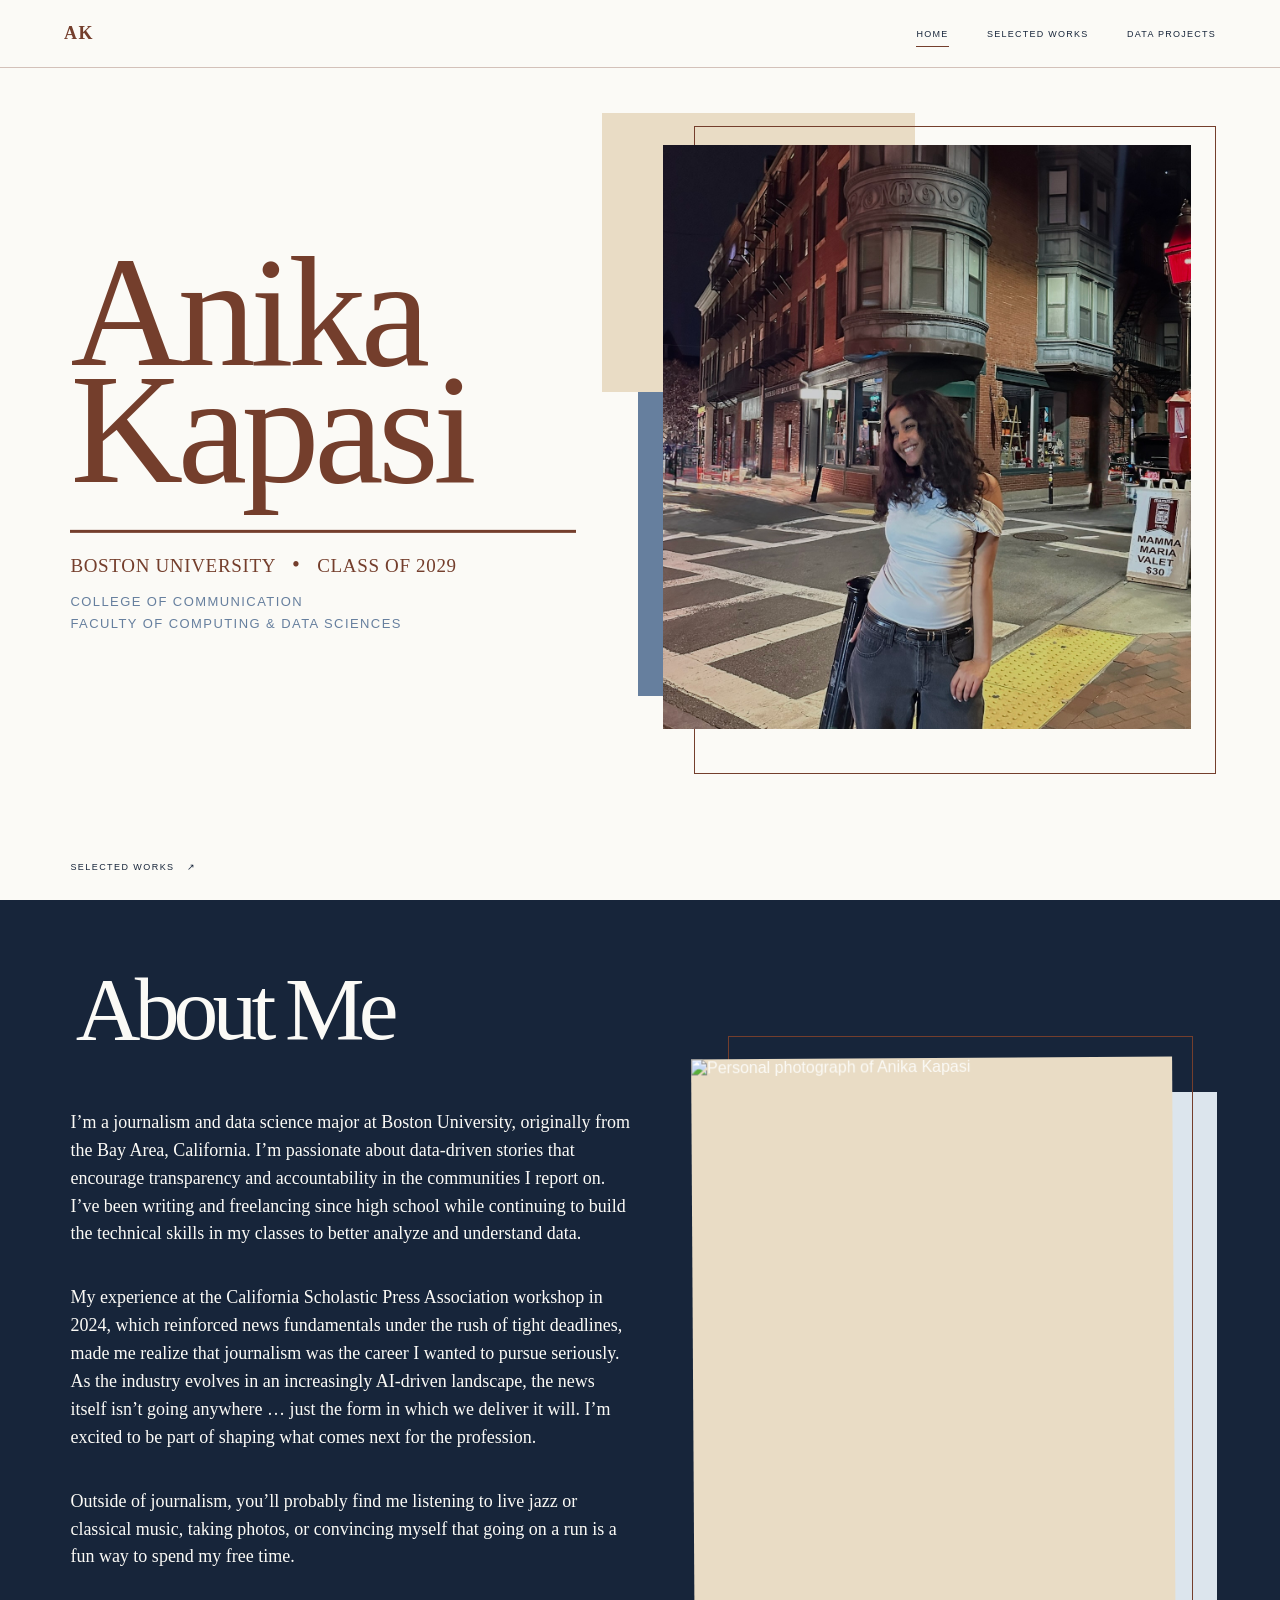
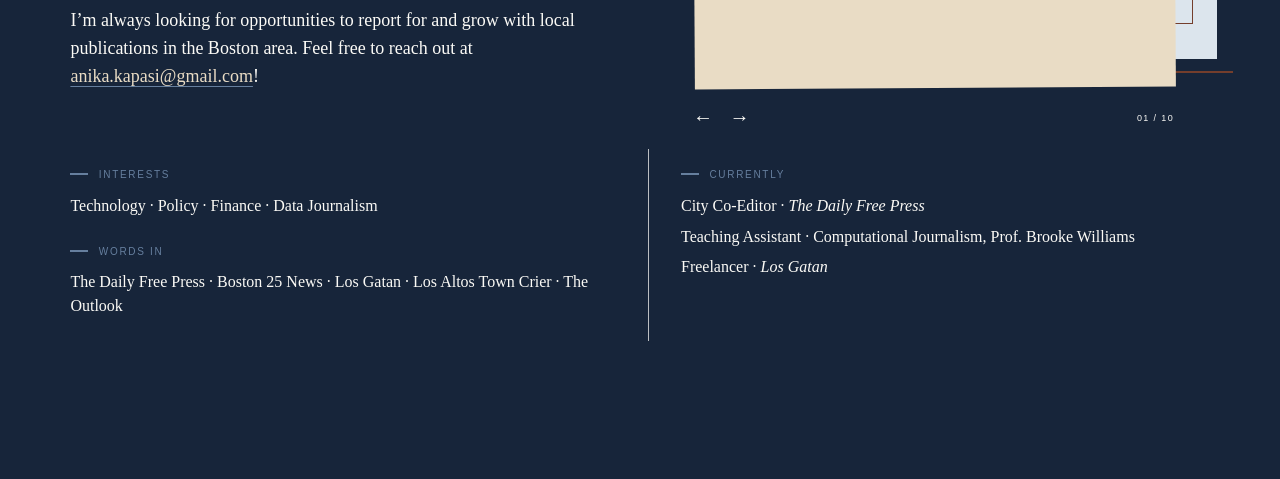
==== commit 54b529e1: "Reorder publication list" ====
--- a/index.html
+++ b/index.html
@@ -67,7 +67,7 @@
             <h3>Interests</h3>
             <p>Technology · Policy · Finance · Data Journalism</p>
             <h3>Words In</h3>
-            <p>The Daily Free Press · Los Gatan · Los Altos Town Crier · The Outlook · Boston 25 News</p>
+            <p>The Daily Free Press · Boston 25 News · Los Gatan · Los Altos Town Crier · The Outlook</p>
           </section>
         </aside>
 
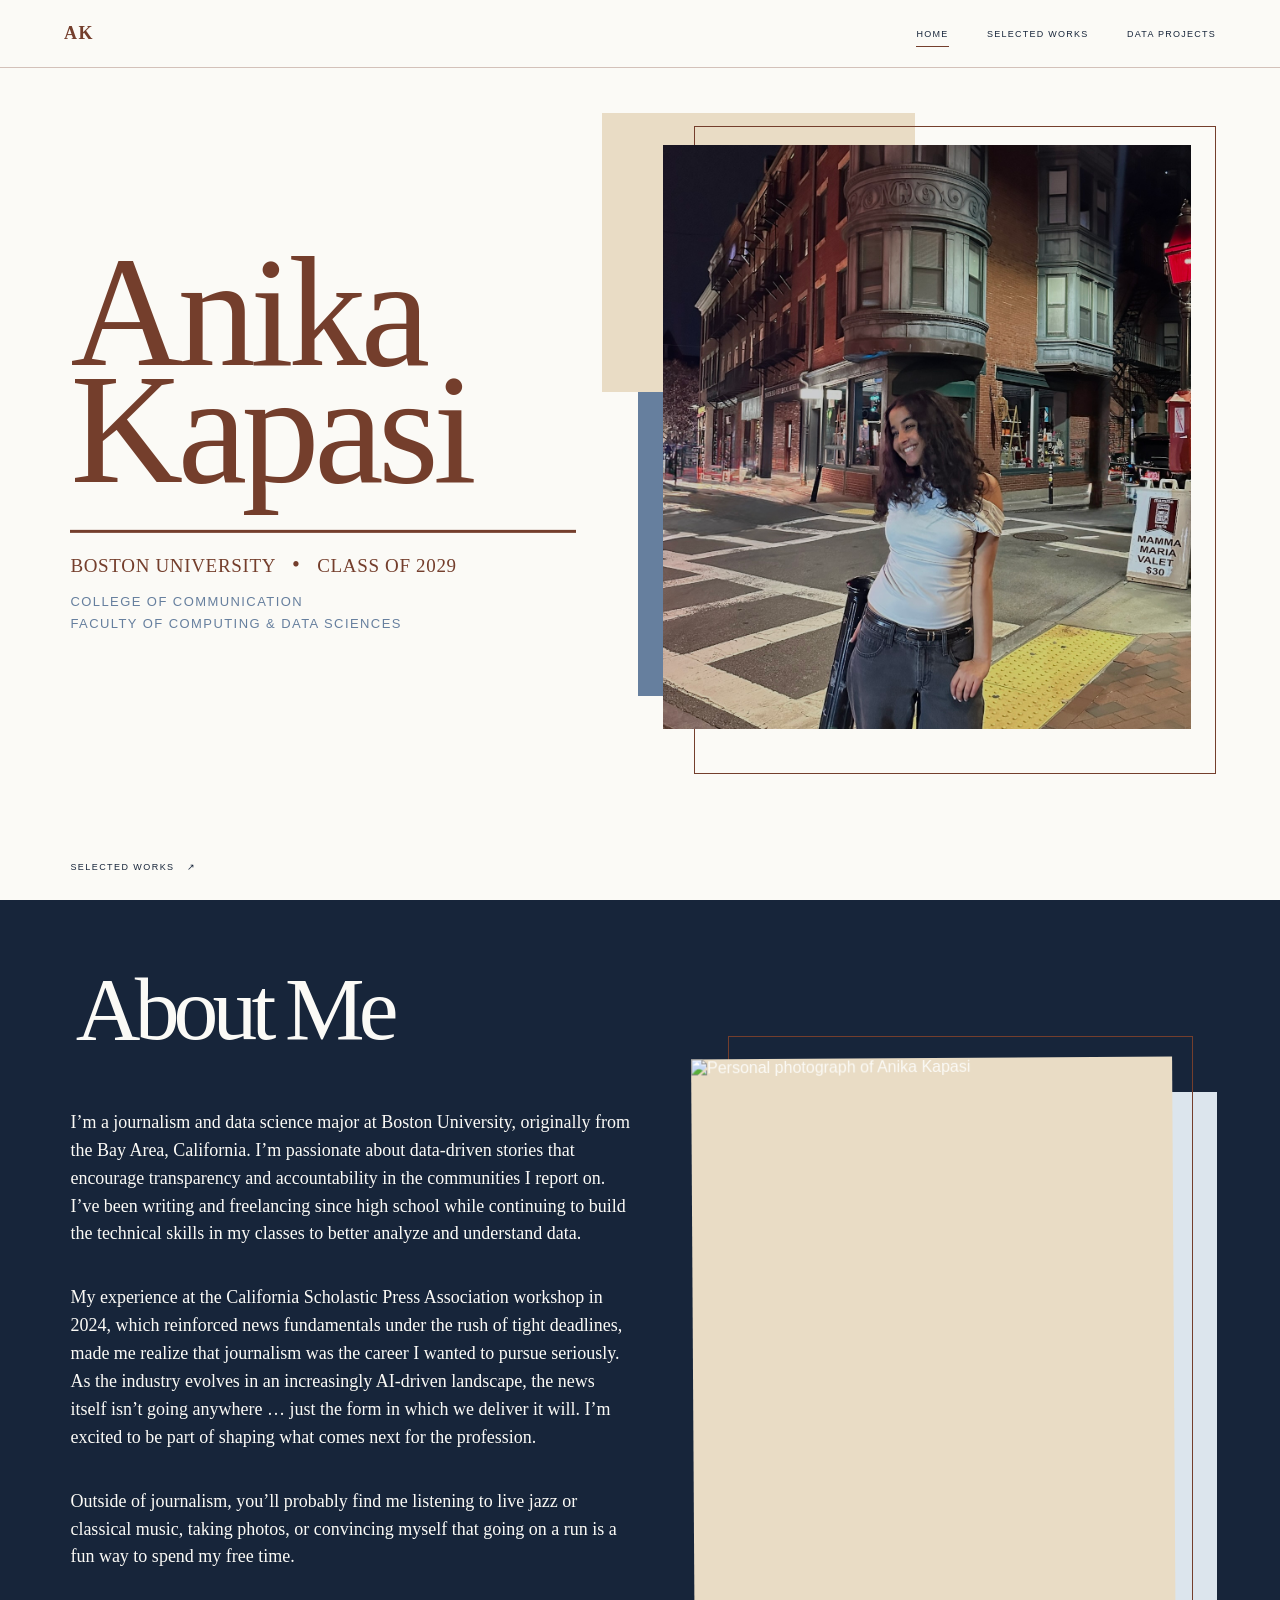
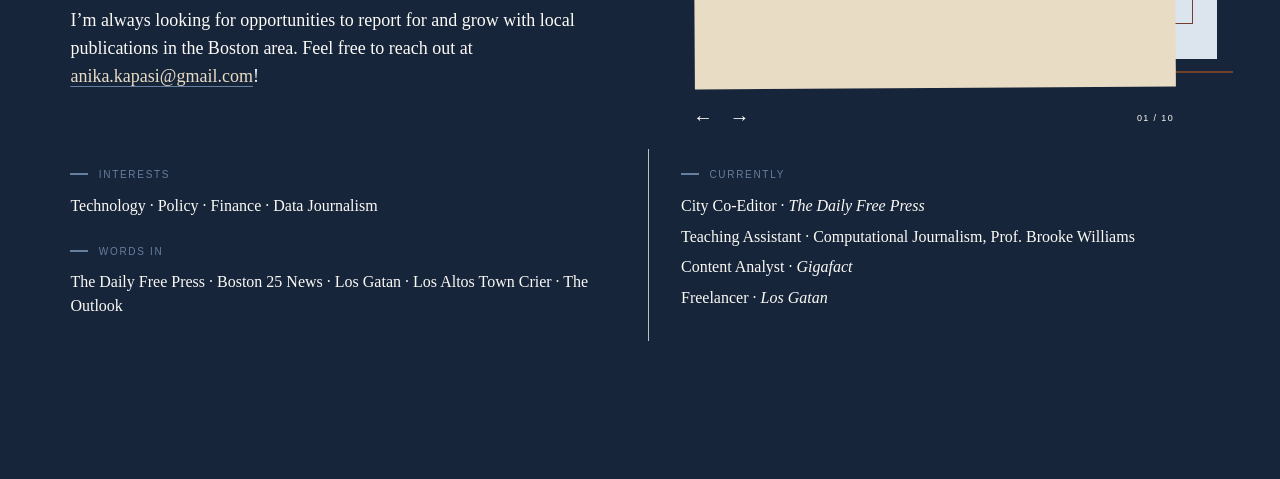
==== commit 2fb055d4: "Add Gigafact content analyst role" ====
--- a/index.html
+++ b/index.html
@@ -60,6 +60,7 @@
             <h3>Currently</h3>
             <p>City Co-Editor · <em>The Daily Free Press</em></p>
             <p>Teaching Assistant · Computational Journalism, Prof. Brooke Williams</p>
+            <p>Content Analyst · <em>Gigafact</em></p>
             <p>Freelancer · <em>Los Gatan</em></p>
           </section>
 
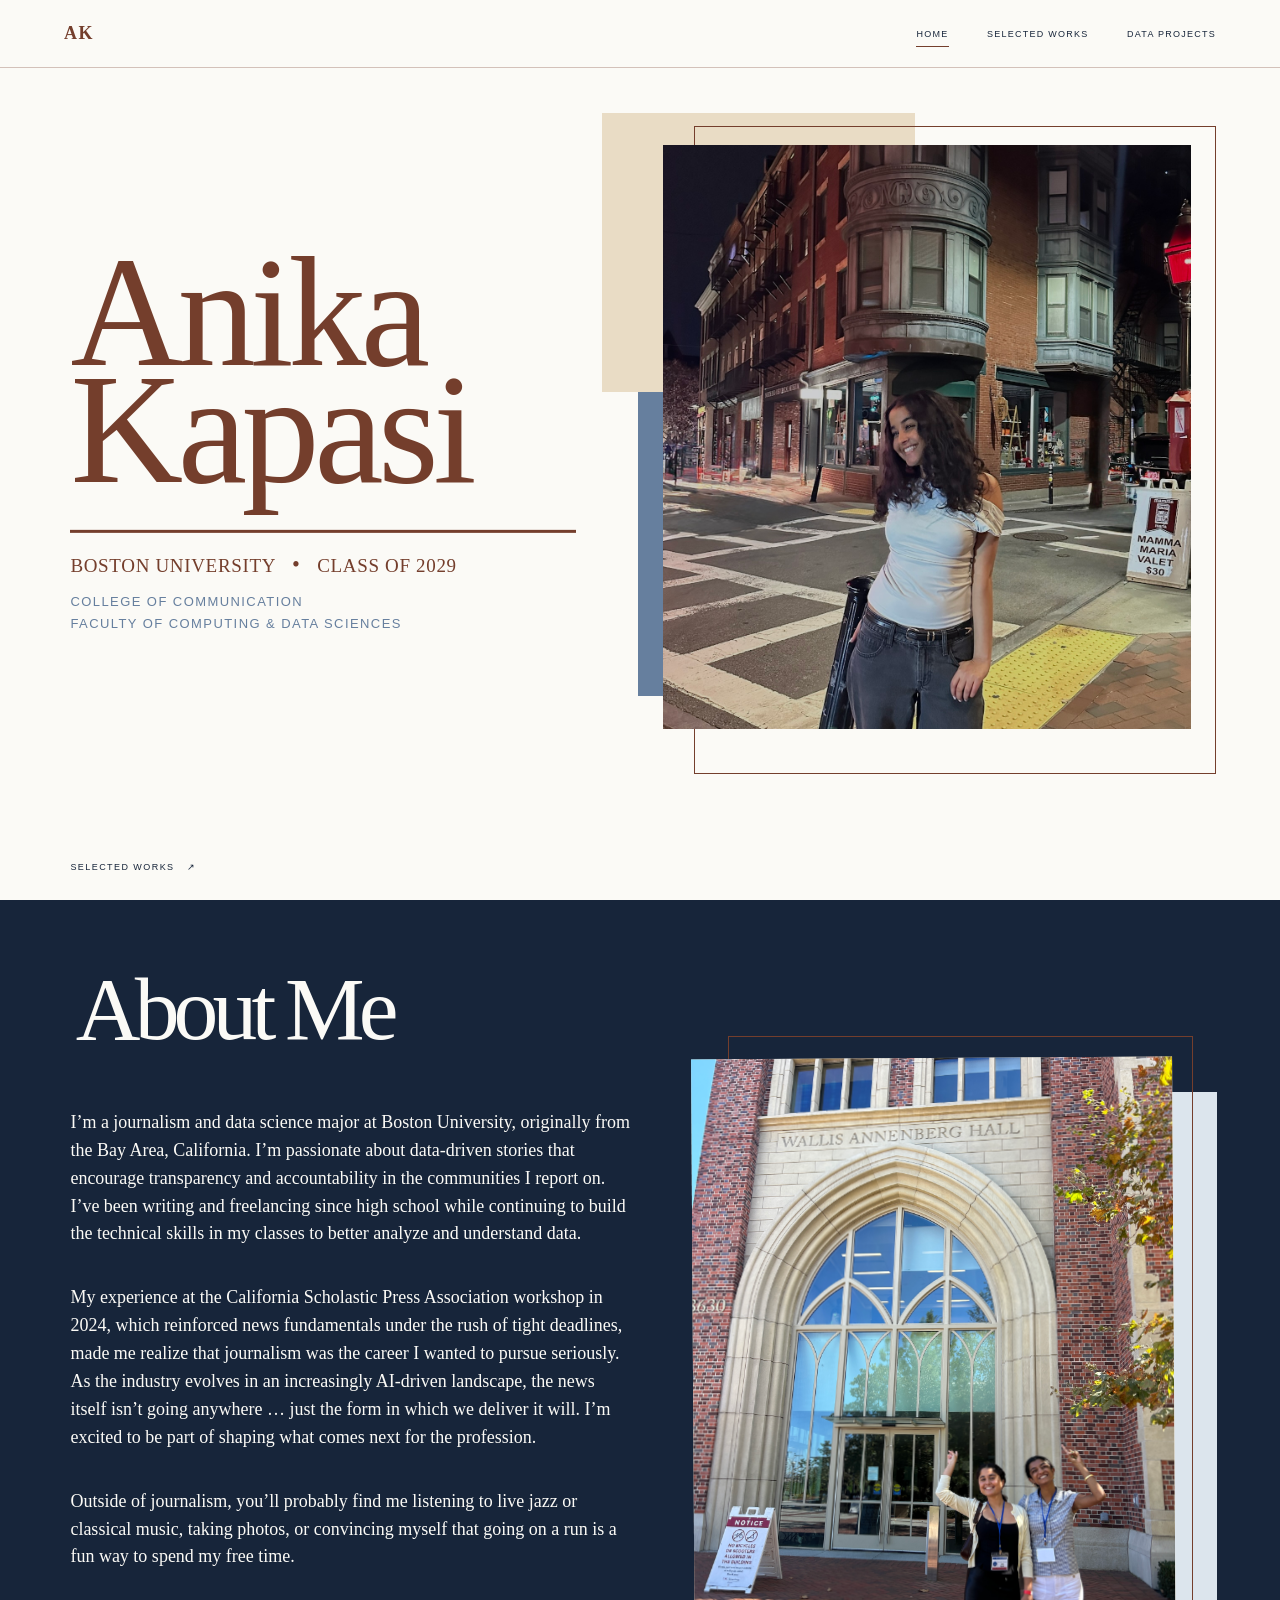
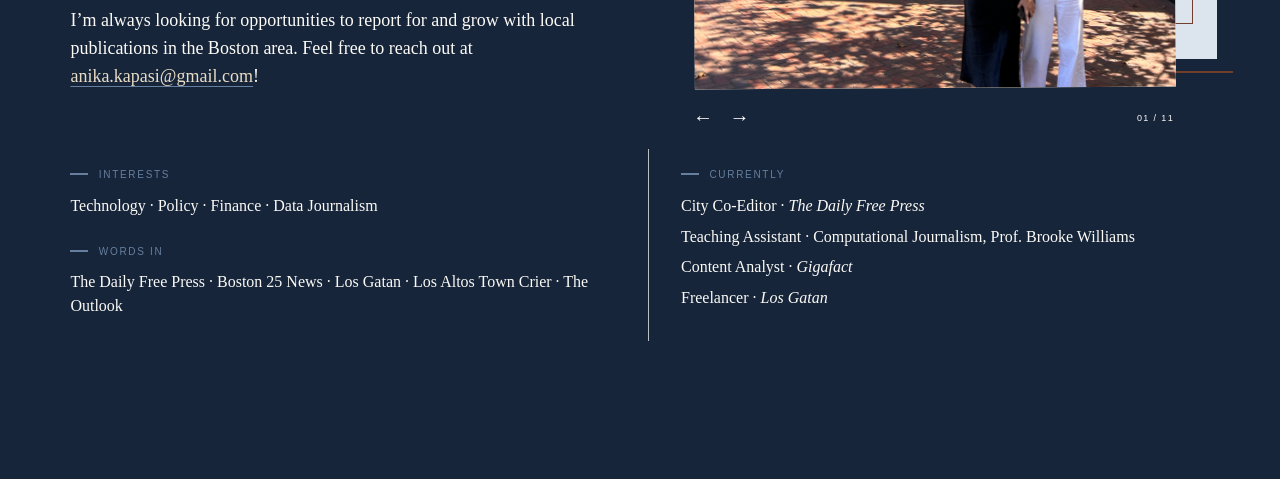
==== commit a21373e2: "Add OSINT conference carousel photo" ====
--- a/index.html
+++ b/index.html
@@ -5,8 +5,8 @@
   <meta name="viewport" content="width=device-width, initial-scale=1.0" />
   <meta name="description" content="Anika Kapasi — journalist and data storyteller studying at Boston University." />
   <title>Anika Kapasi</title>
-  <link rel="stylesheet" href="styles.css?v=20260813-carousel-cleanup" />
-  <script src="home.js" defer></script>
+  <link rel="stylesheet" href="styles.css?v=20261023-carousel-caption" />
+  <script src="home.js?v=20261023-carousel-osint" defer></script>
 </head>
 <body>
   <header class="site-header">
@@ -88,7 +88,7 @@
             <span class="carousel-frame"></span>
             <span class="carousel-line"></span>
           </div>
-          <figure class="carousel-photo" tabindex="0">
+          <figure class="carousel-photo" tabindex="0" aria-label="Personal photo carousel. Use the arrow keys or swipe to change photos.">
             <img src="public/photo-placeholder-01.svg" alt="Placeholder for the first About section photograph" />
             <figcaption>Caption placeholder 01 — replace with a short description of this photo.</figcaption>
           </figure>
--- a/styles.css
+++ b/styles.css
@@ -278,7 +278,7 @@
 .carousel-line{right:-2.5rem;bottom:9%;width:48%;height:2px;background:var(--brown)}
 .carousel-photo{position:relative;margin:0;aspect-ratio:4/5;overflow:hidden;background:var(--cream);transform:rotate(-.35deg)}
 .carousel-photo img{display:block;width:100%;height:100%;object-fit:cover;object-position:50% 65%;will-change:opacity,transform;transform:scale(var(--photo-scale,1));transition:opacity .45s cubic-bezier(.22,1,.36,1),transform .45s cubic-bezier(.22,1,.36,1)}
-.carousel-photo figcaption{position:absolute;left:0;right:0;bottom:0;padding:4rem 1.25rem 1.2rem;background:linear-gradient(transparent,rgba(23,37,58,.9));color:var(--white);font:italic 15px/1.45 Georgia,"Times New Roman",serif;opacity:0;transform:translateY(8px);transition:opacity .32s var(--ease),transform .32s var(--ease)}
+.carousel-photo figcaption{position:absolute;z-index:3;left:0;right:0;bottom:0;padding:4rem 1.25rem 1.2rem;background:linear-gradient(transparent,rgba(23,37,58,.9));color:var(--white);font:italic 15px/1.45 Georgia,"Times New Roman",serif;opacity:0;transform:translateY(8px);transition:opacity .32s var(--ease),transform .32s var(--ease)}
 .carousel-photo:hover img,.carousel-photo:focus img{transform:scale(1.015);filter:brightness(.82)}
 .carousel-photo:hover figcaption,.carousel-photo:focus figcaption{opacity:1;transform:none}
 .about-carousel:has(.carousel-photo:hover) .carousel-blue,.about-carousel:has(.carousel-photo:focus) .carousel-blue{transform:translate(4px,3px)}
@@ -968,3 +968,13 @@
     padding:0 !important;
   }
 }
+
+/* Smooth, layered carousel transitions and touch navigation. */
+.carousel-photo{isolation:isolate;touch-action:pan-y;user-select:none}
+.carousel-photo .carousel-image{position:absolute;inset:0;width:100%;height:100%;object-fit:cover;object-position:50% 65%;will-change:opacity,transform;transform:scale(var(--photo-scale,1));transition:opacity .42s cubic-bezier(.22,1,.36,1),transform .52s cubic-bezier(.22,1,.36,1)}
+.carousel-photo .carousel-image.is-current{z-index:1;opacity:1}
+.carousel-photo .carousel-image.is-incoming{z-index:2;opacity:0;transform:translateX(calc(var(--carousel-direction,1) * 16%)) scale(var(--photo-scale,1.02))}
+.carousel-photo .carousel-image.is-incoming.is-active{opacity:1;transform:scale(var(--photo-scale,1))}
+.carousel-photo .carousel-image.is-outgoing{z-index:1;opacity:0;transform:translateX(calc(var(--carousel-direction,1) * -12%)) scale(var(--photo-scale,1.01))}
+.carousel-photo:hover .carousel-image.is-current,.carousel-photo:focus .carousel-image.is-current{transform:scale(1.015);filter:brightness(.82)}
+@media (prefers-reduced-motion: reduce){.carousel-photo .carousel-image{transition:none}}
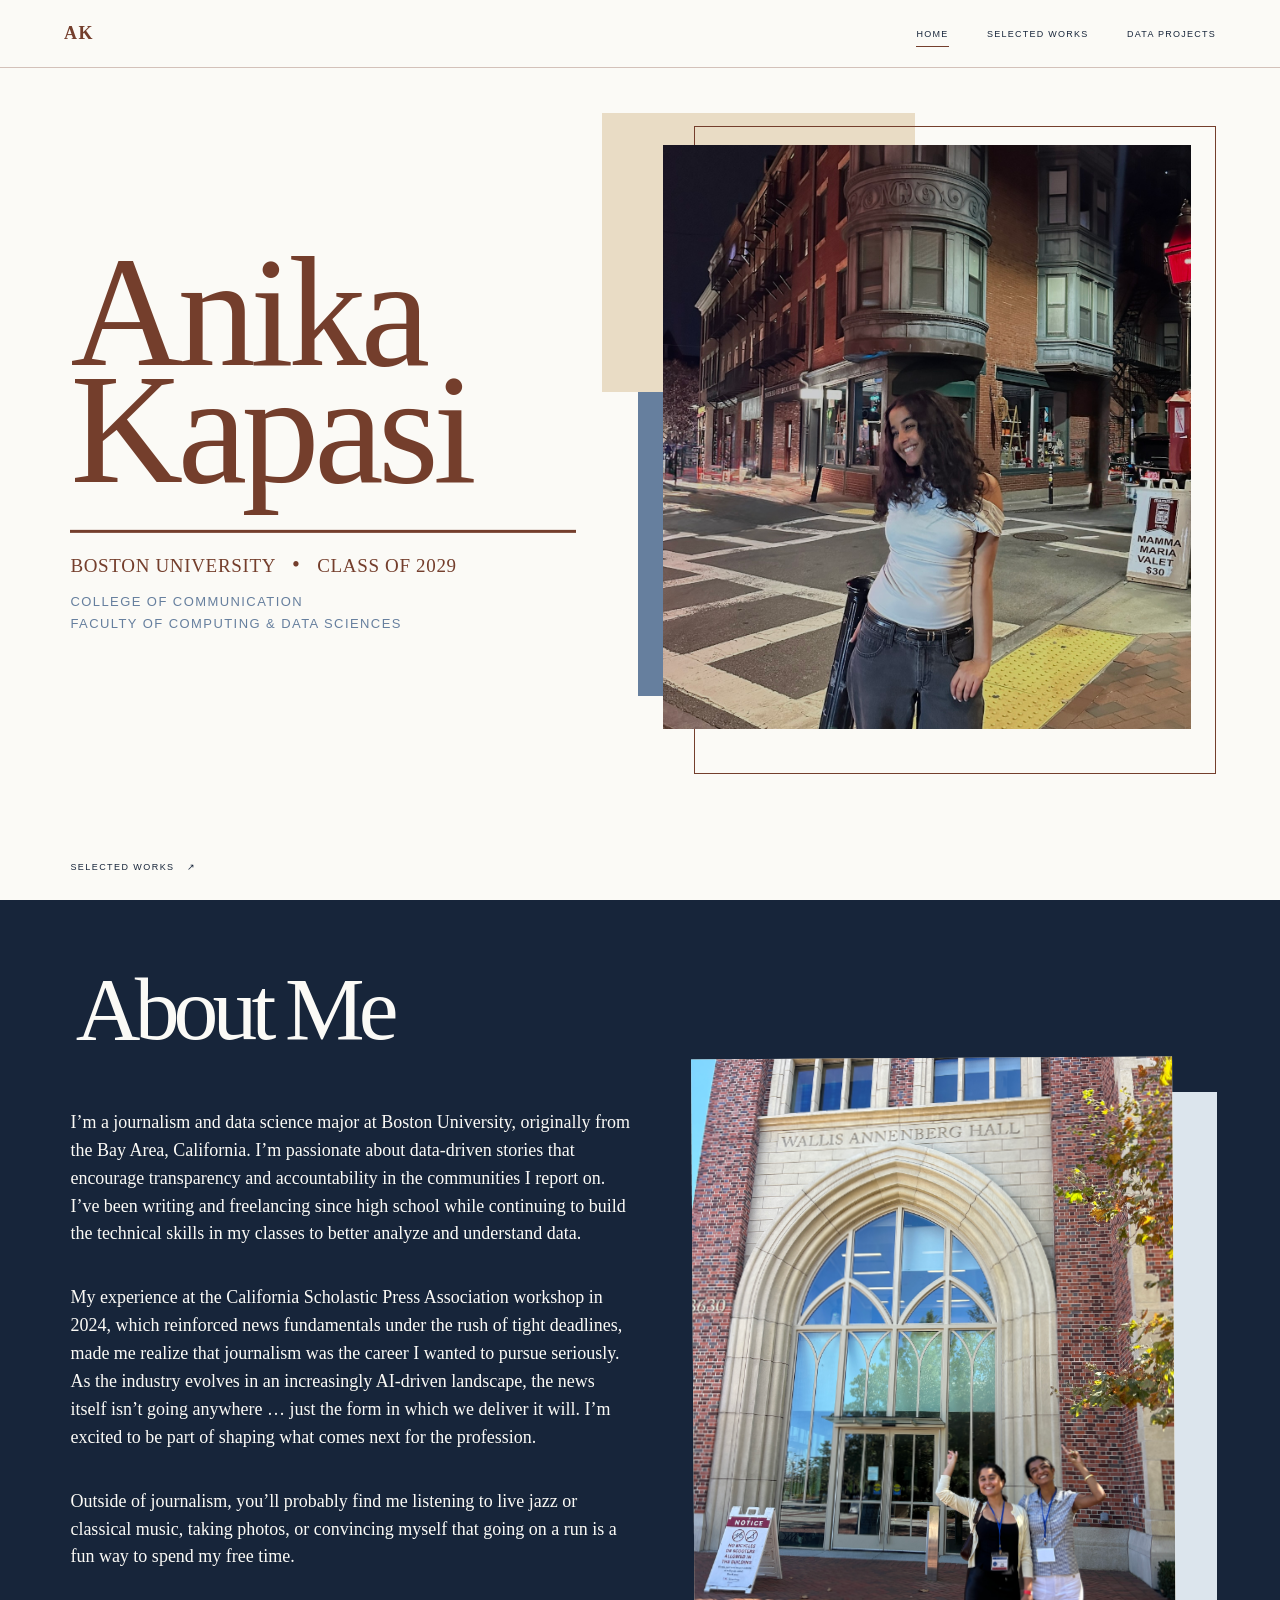
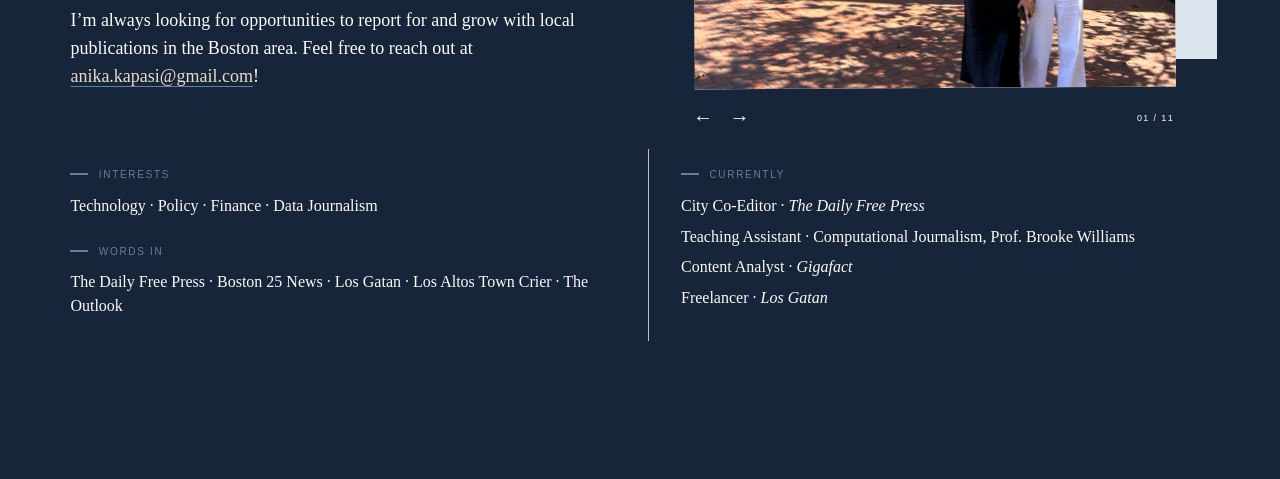
==== commit 9f974434: "Remove carousel brown accents" ====
--- a/index.html
+++ b/index.html
@@ -85,8 +85,6 @@
         <aside class="about-carousel reveal-item" aria-label="Personal photo carousel">
           <div class="carousel-art" aria-hidden="true">
             <span class="carousel-blue"></span>
-            <span class="carousel-frame"></span>
-            <span class="carousel-line"></span>
           </div>
           <figure class="carousel-photo" tabindex="0" aria-label="Personal photo carousel. Use the arrow keys or swipe to change photos.">
             <img src="public/photo-placeholder-01.svg" alt="Placeholder for the first About section photograph" />
--- a/styles.css
+++ b/styles.css
@@ -274,8 +274,6 @@
 .about-carousel{grid-column:2;grid-row:1;position:relative;min-width:0;margin:1rem 0 0;padding:1.4rem 1.2rem 1rem 0}
 .carousel-art span{position:absolute;z-index:-1;display:block;pointer-events:none;transition:transform .4s var(--ease)}
 .carousel-blue{inset:8% -1.5rem 11% 12%;background:var(--pale)}
-.carousel-frame{inset:0 0 16% 7%;border:1px solid var(--brown)}
-.carousel-line{right:-2.5rem;bottom:9%;width:48%;height:2px;background:var(--brown)}
 .carousel-photo{position:relative;margin:0;aspect-ratio:4/5;overflow:hidden;background:var(--cream);transform:rotate(-.35deg)}
 .carousel-photo img{display:block;width:100%;height:100%;object-fit:cover;object-position:50% 65%;will-change:opacity,transform;transform:scale(var(--photo-scale,1));transition:opacity .45s cubic-bezier(.22,1,.36,1),transform .45s cubic-bezier(.22,1,.36,1)}
 .carousel-photo figcaption{position:absolute;z-index:3;left:0;right:0;bottom:0;padding:4rem 1.25rem 1.2rem;background:linear-gradient(transparent,rgba(23,37,58,.9));color:var(--white);font:italic 15px/1.45 Georgia,"Times New Roman",serif;opacity:0;transform:translateY(8px);transition:opacity .32s var(--ease),transform .32s var(--ease)}
@@ -303,7 +301,6 @@
   .carousel-photo{aspect-ratio:4/5}
   .carousel-photo figcaption{display:none}
   .carousel-touch-caption{display:block}
-  .carousel-line{right:-1rem}
 }
 
 /* Hero-scale About carousel */
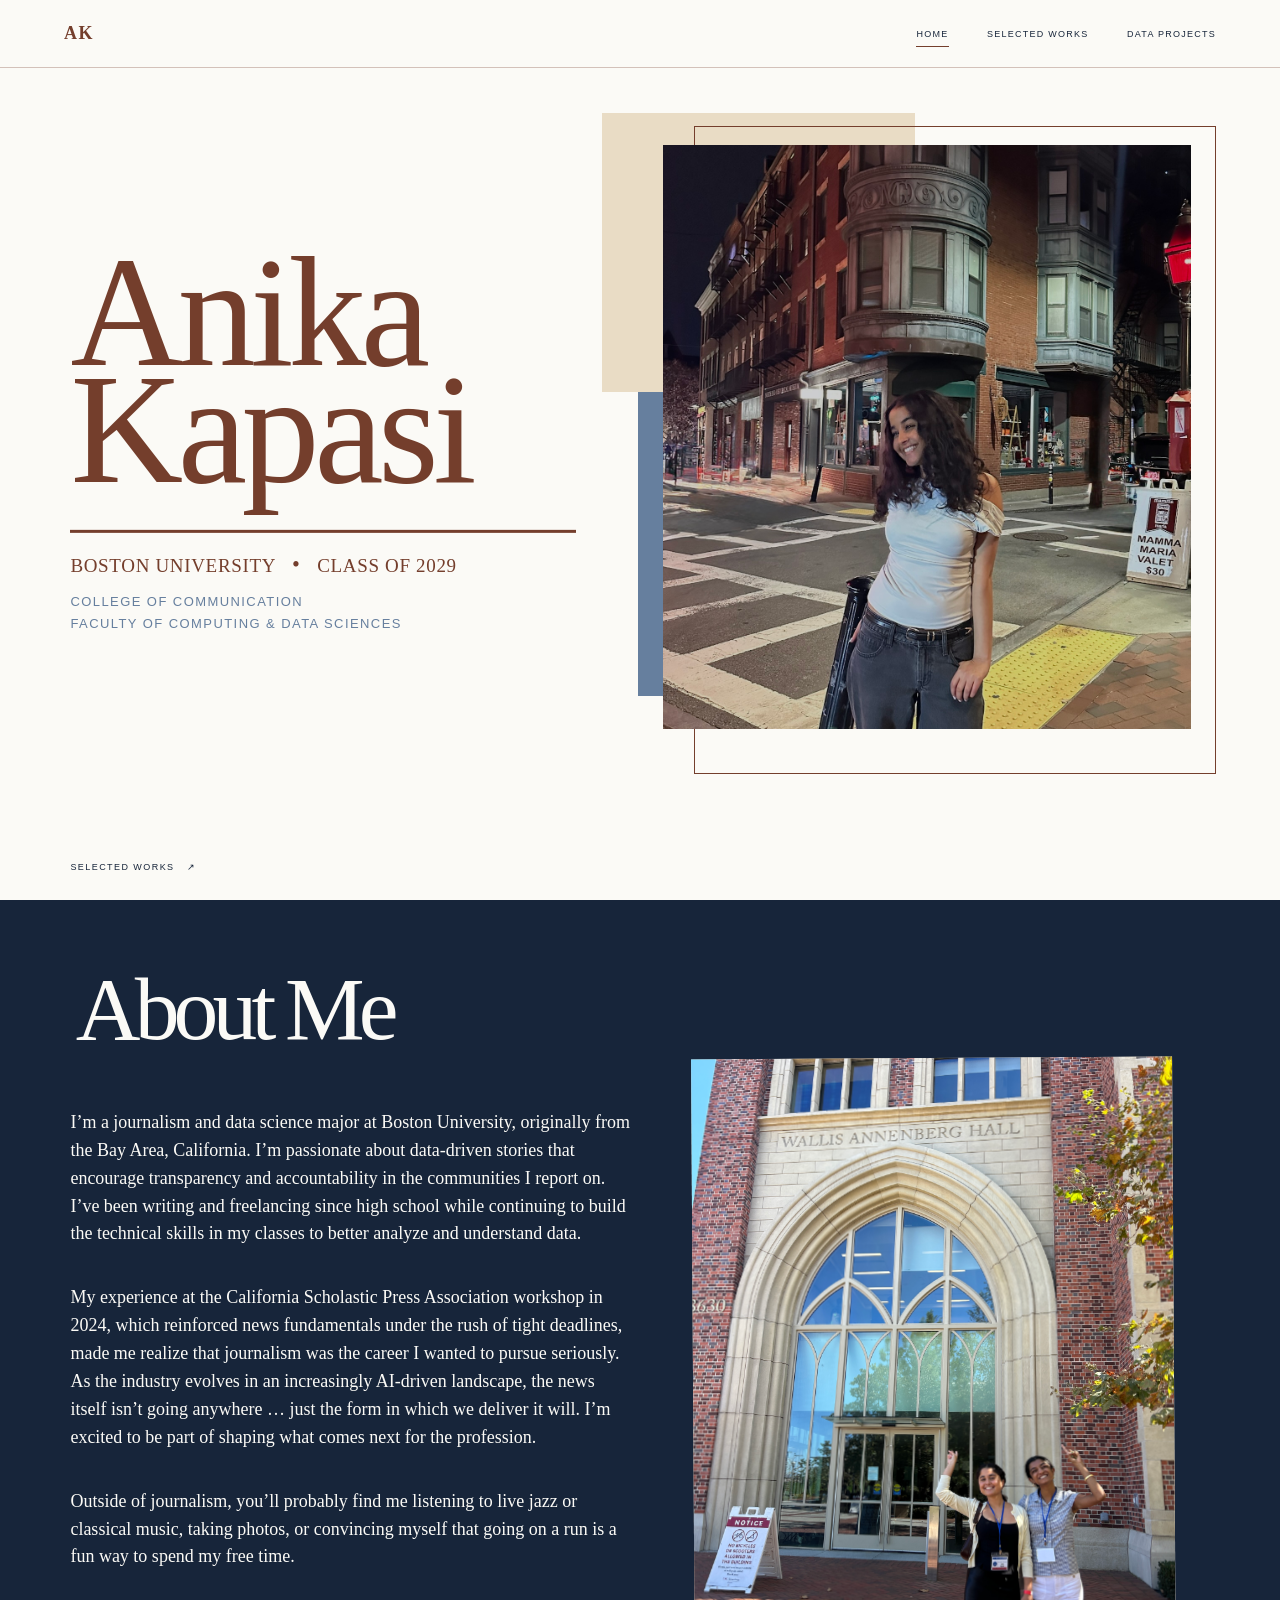
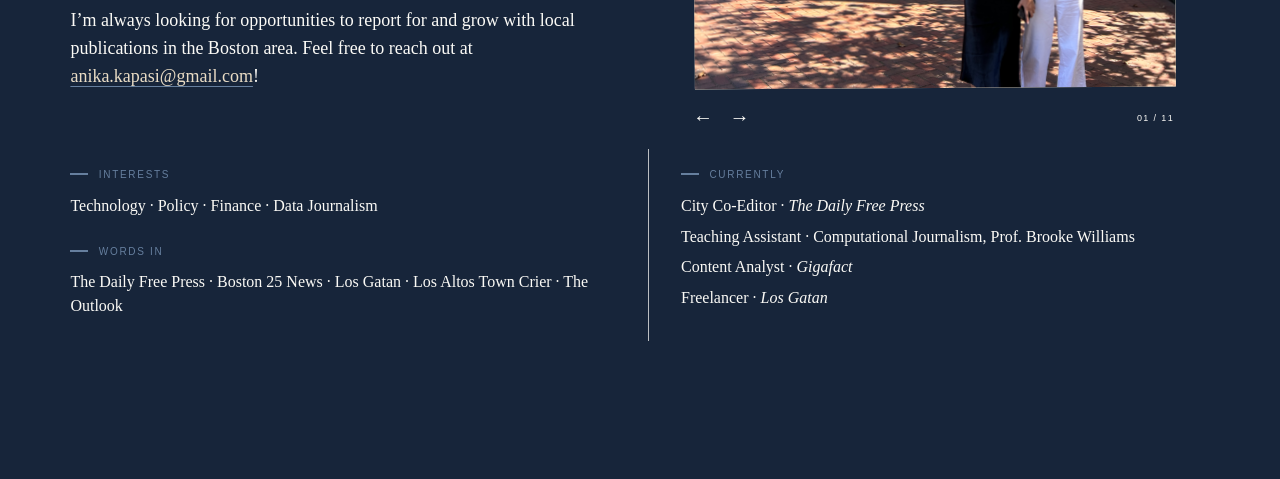
==== commit 42db7455: "Remove carousel background panel" ====
--- a/index.html
+++ b/index.html
@@ -83,9 +83,6 @@
         </div>
 
         <aside class="about-carousel reveal-item" aria-label="Personal photo carousel">
-          <div class="carousel-art" aria-hidden="true">
-            <span class="carousel-blue"></span>
-          </div>
           <figure class="carousel-photo" tabindex="0" aria-label="Personal photo carousel. Use the arrow keys or swipe to change photos.">
             <img src="public/photo-placeholder-01.svg" alt="Placeholder for the first About section photograph" />
             <figcaption>Caption placeholder 01 — replace with a short description of this photo.</figcaption>
--- a/styles.css
+++ b/styles.css
@@ -272,14 +272,11 @@
 .about-layout{display:grid;grid-template-columns:minmax(0,3fr) minmax(300px,2fr);column-gap:5vw;align-items:start}
 .biography{grid-column:1;grid-row:1;width:100%}
 .about-carousel{grid-column:2;grid-row:1;position:relative;min-width:0;margin:1rem 0 0;padding:1.4rem 1.2rem 1rem 0}
-.carousel-art span{position:absolute;z-index:-1;display:block;pointer-events:none;transition:transform .4s var(--ease)}
-.carousel-blue{inset:8% -1.5rem 11% 12%;background:var(--pale)}
 .carousel-photo{position:relative;margin:0;aspect-ratio:4/5;overflow:hidden;background:var(--cream);transform:rotate(-.35deg)}
 .carousel-photo img{display:block;width:100%;height:100%;object-fit:cover;object-position:50% 65%;will-change:opacity,transform;transform:scale(var(--photo-scale,1));transition:opacity .45s cubic-bezier(.22,1,.36,1),transform .45s cubic-bezier(.22,1,.36,1)}
 .carousel-photo figcaption{position:absolute;z-index:3;left:0;right:0;bottom:0;padding:4rem 1.25rem 1.2rem;background:linear-gradient(transparent,rgba(23,37,58,.9));color:var(--white);font:italic 15px/1.45 Georgia,"Times New Roman",serif;opacity:0;transform:translateY(8px);transition:opacity .32s var(--ease),transform .32s var(--ease)}
 .carousel-photo:hover img,.carousel-photo:focus img{transform:scale(1.015);filter:brightness(.82)}
 .carousel-photo:hover figcaption,.carousel-photo:focus figcaption{opacity:1;transform:none}
-.about-carousel:has(.carousel-photo:hover) .carousel-blue,.about-carousel:has(.carousel-photo:focus) .carousel-blue{transform:translate(4px,3px)}
 .carousel-touch-caption{display:none;margin:.9rem 0 0;color:var(--white);font:italic 14px/1.45 Georgia,"Times New Roman",serif}
 .carousel-controls{display:flex;align-items:center;justify-content:space-between;margin-top:1rem;color:var(--white)}
 .carousel-controls button{padding:.2rem .75rem .25rem 0;border:0;background:none;color:var(--white);cursor:pointer;font:20px/1 var(--serif)}
